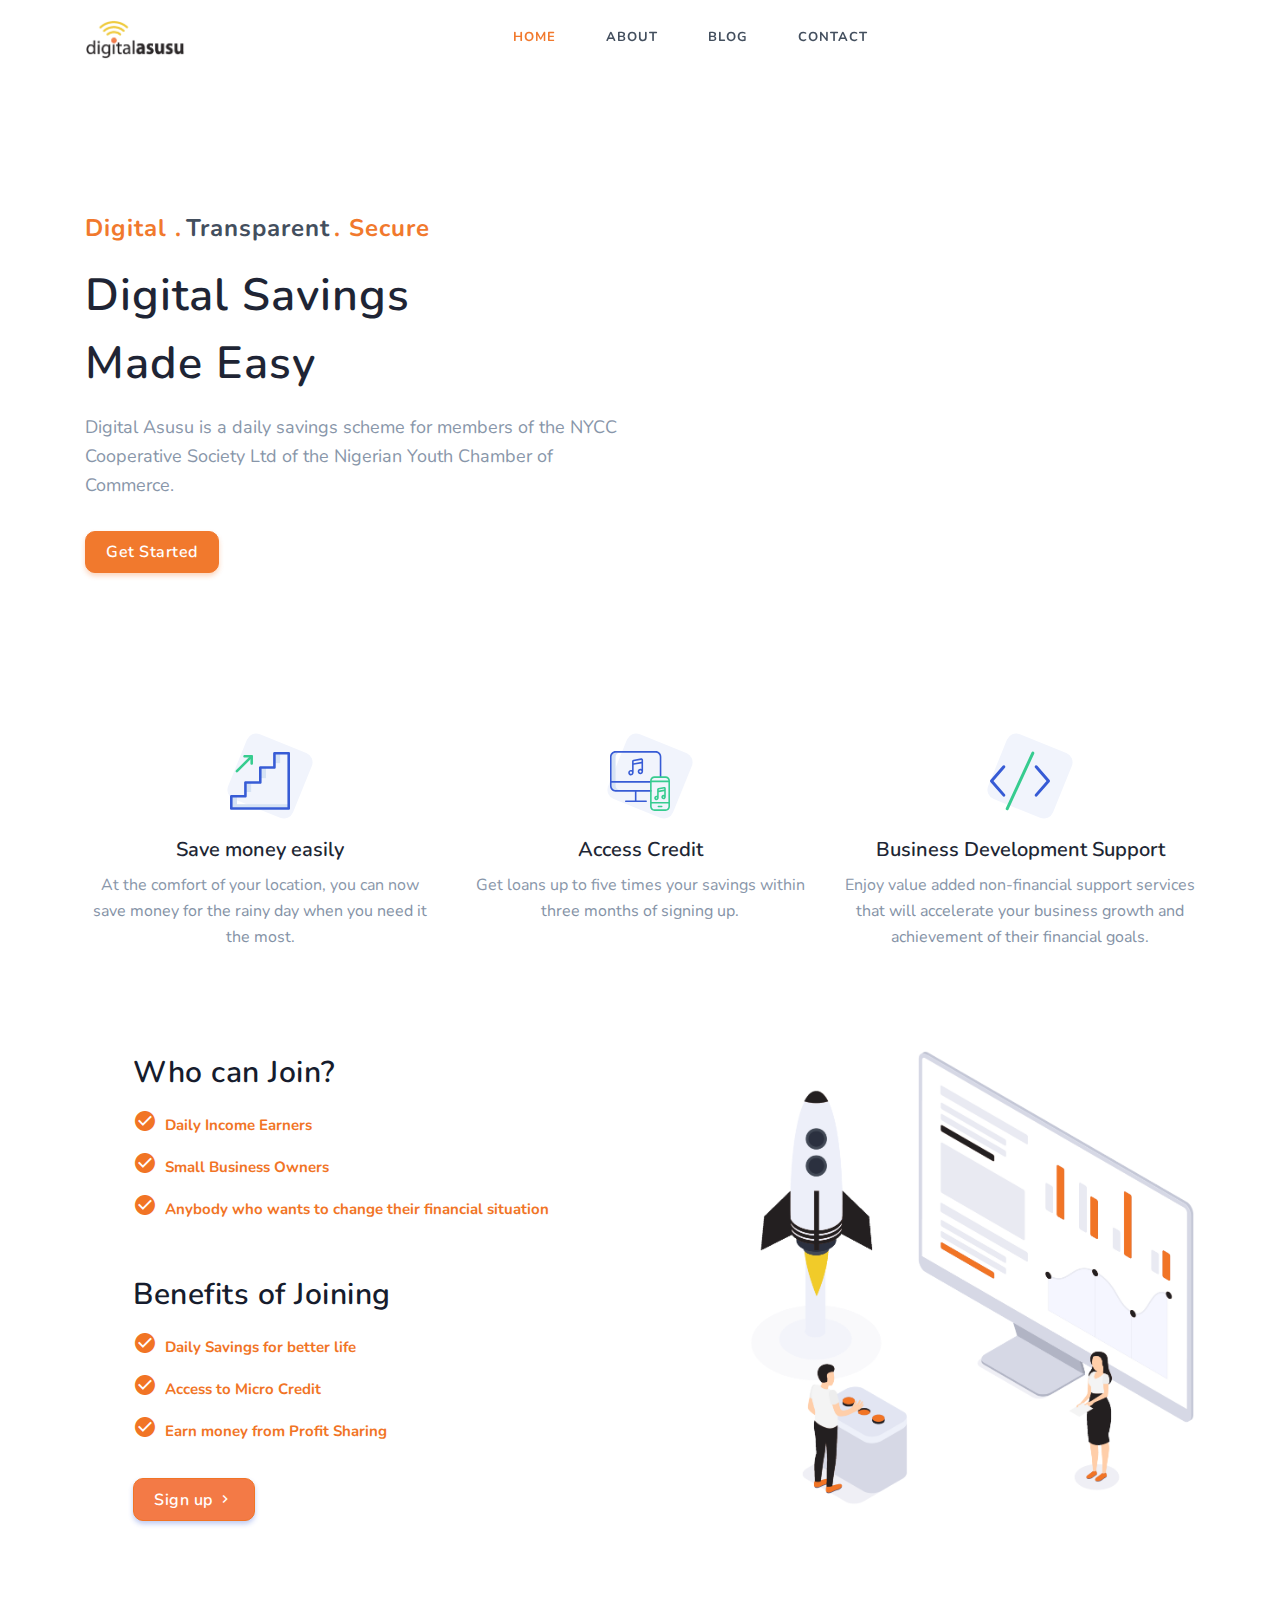
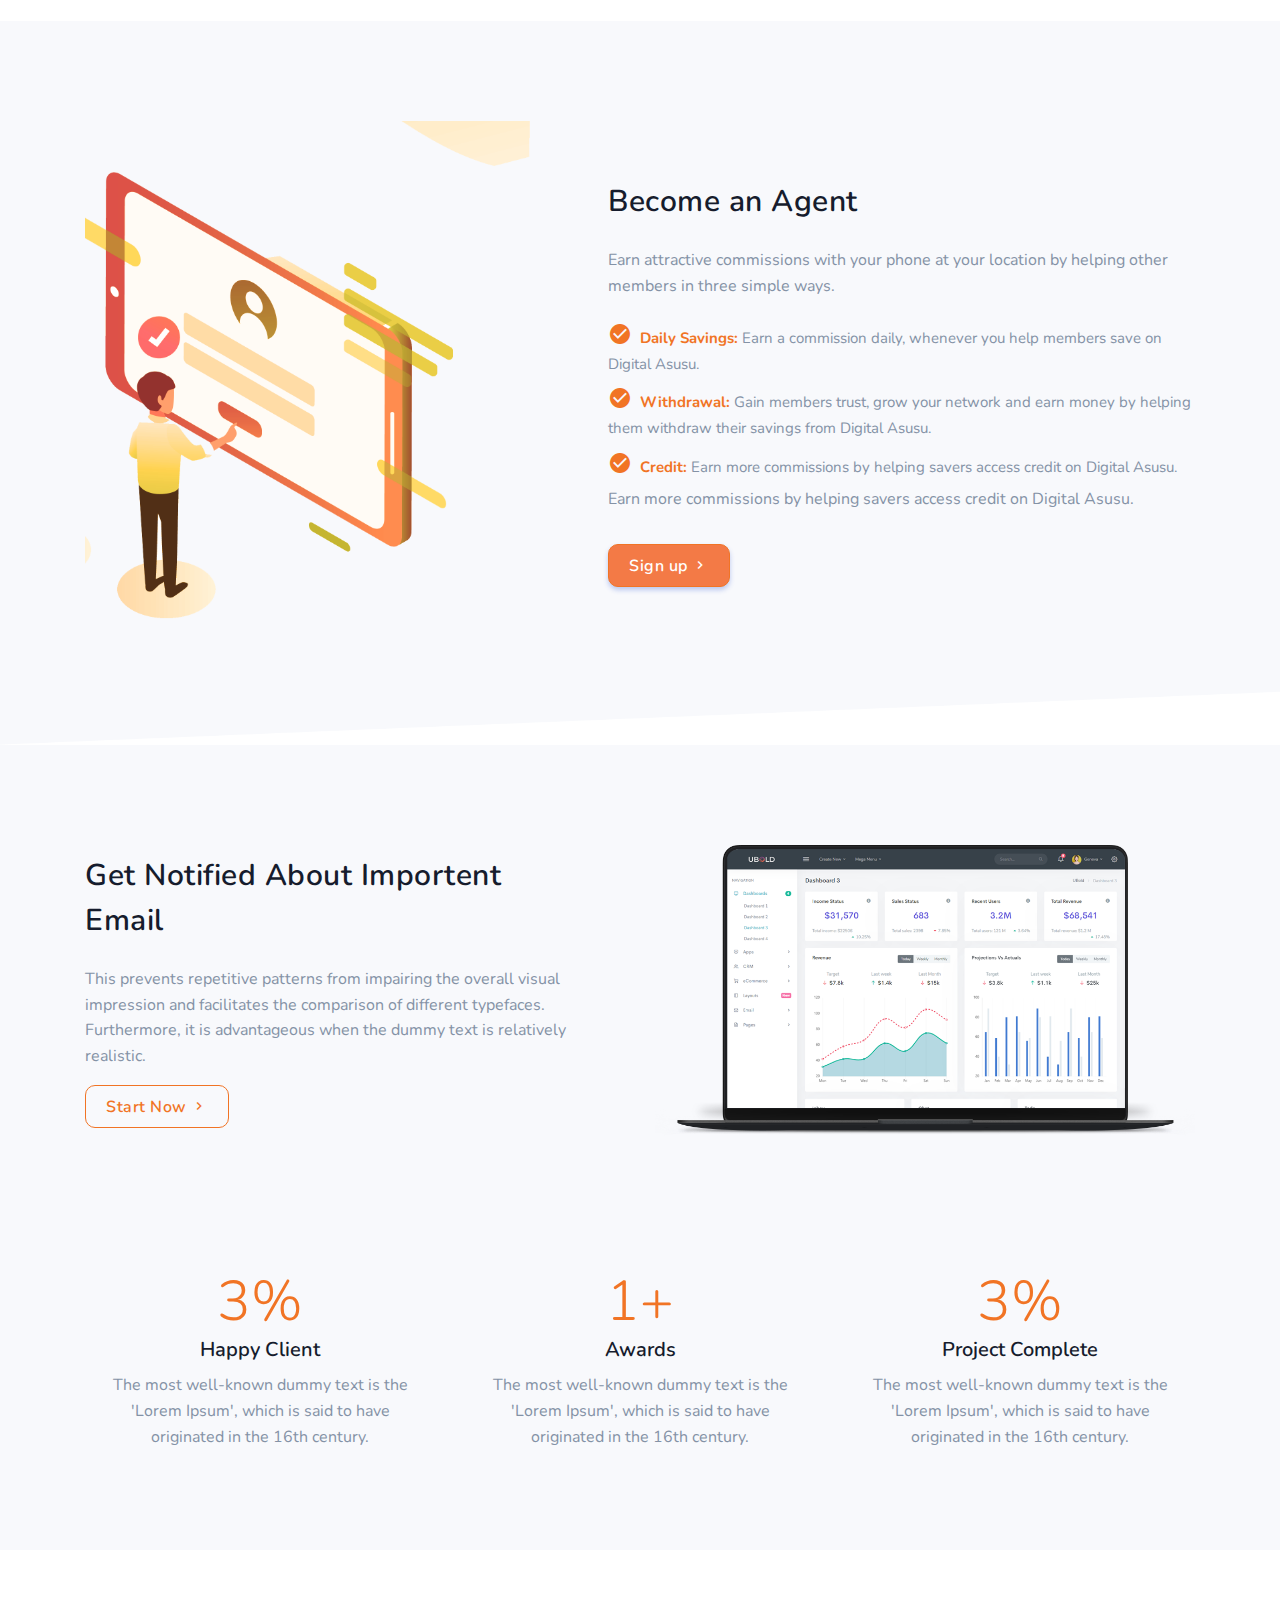
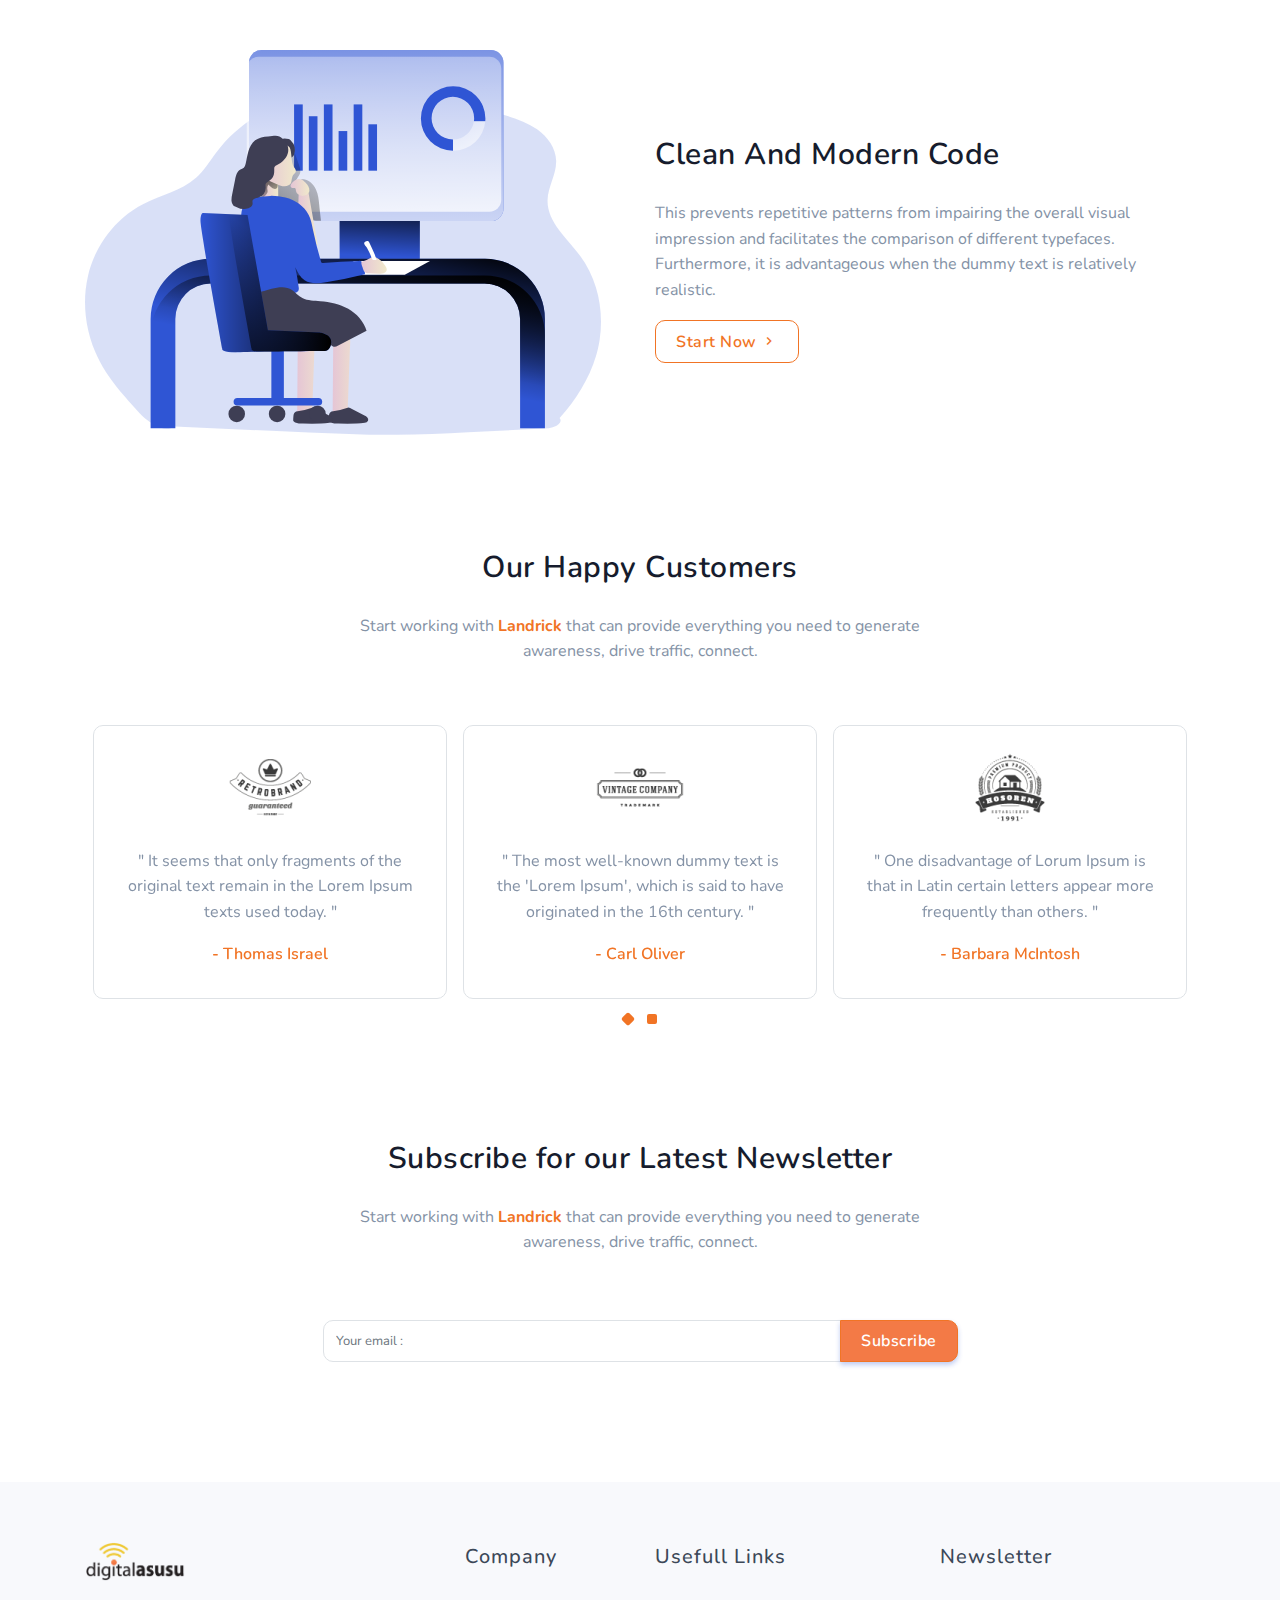
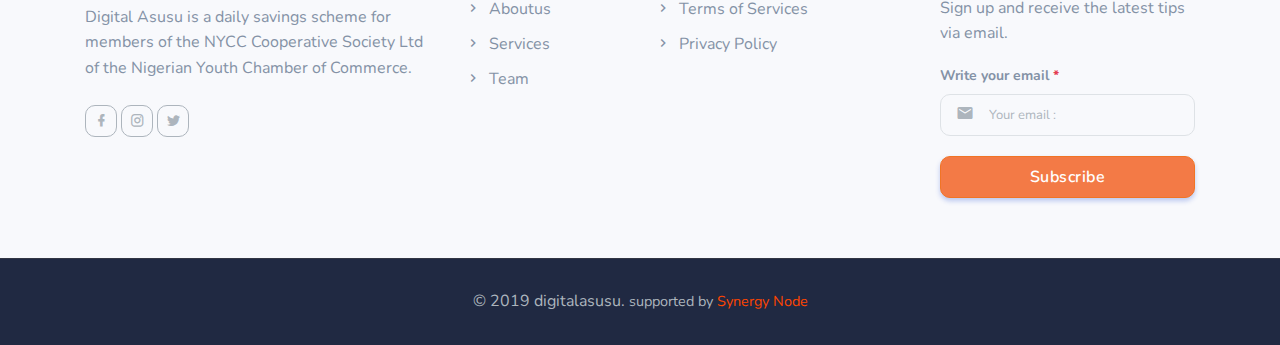
==== index.html @ 684e70b7 "Revert "Merge branch 'master' of https://github.com/harry4ord/Digital-Esusu"" ====
<!DOCTYPE html>
<html lang="en">


<head>
    <meta charset="utf-8" />
    <title>Digital Asusu - Digital Saving Made Easy</title>
    <meta name="viewport" content="width=device-width, initial-scale=1.0">
    <meta name="a daily savings scheme" content="Digital Saving Made Easy" />
    <meta name="Digital Saving Made Easy" content="Digital Saving Made Easy" />

    <!-- favicon -->
    <link rel="shortcut icon" href="images/logo/Digital%20Asusu-.png">
    <!-- Bootstrap -->
    <link href="css/bootstrap.min.css" rel="stylesheet" type="text/css" />
    <!-- Icons -->
    <link href="css/materialdesignicons.min.css" rel="stylesheet" type="text/css" />
    <!-- Magnific -->
    <link href="css/magnific-popup.css" rel="stylesheet" type="text/css" />
    <!-- Slider -->
    <link rel="stylesheet" href="css/owl.carousel.min.css" />
    <link rel="stylesheet" href="css/owl.theme.default.min.css" />
    <!-- Main css -->
    <link href="css/style.css" rel="stylesheet" type="text/css" />
    <link href="css/main.css" rel="stylesheet" type="text/css" />

</head>

<body>
    <!-- Loader -->
    <div id="preloader">
        <div id="status">
            <div class="spinner">
                <div class="double-bounce1"></div>
                <div class="double-bounce2"></div>
            </div>
        </div>
    </div>
    <!-- Loader -->

    <!-- Navbar STart -->
    <header id="topnav" class="defaultscroll sticky">
            <div class="container">
                <!-- Logo container-->
                <div>
<!--                    <a class="logo" href="index.html">Digital Esusu<span class="text-primary">.</span></a>-->
                    <a class="logo" href="index.html">
                        <img src="images/logo/DigitalAsusu-logo.png" alt="" class="nav-logo">
                    </a>
                </div>                 
                <!--end login button-->
                <!-- End Logo container-->
                <div class="menu-extras">
                    <div class="menu-item">
                        <!-- Mobile menu toggle-->
                        <a class="navbar-toggle">
                            <div class="lines">
                                <span></span>
                                <span></span>
                                <span></span>
                            </div>
                        </a>
                        <!-- End mobile menu toggle-->
                    </div>
                </div>
        
                <div id="navigation">
                    <!-- Navigation Menu-->   
                    <ul class="navigation-menu">
                        <li><a href="index.html">Home</a></li>
                        <li >
                            <a href="page_aboutus.html">ABOUT</a>
                        </li>
                                 
                        <li >
                            <a href="page_blog.html">BLOG</a>
                        </li>
                        <li>
                            <a href="page_contact_one.html">CONTACT</a>
                        </li>
                    </ul><!--end navigation menu-->
                </div><!--end navigation-->
            </div><!--end container-->
        </header><!--end header-->
    <!--end header-->
    <!-- Navbar End -->

    <!-- Hero Start -->
    <section class="bg-half-170" id="home">
        <div class="home-center">
            <div class="home-desc-center">
                <div class="container">
                    <div class="row align-items-center">
                        <div class="col-lg-6 col-md-6">
                            <div class="title-heading mt-4">
                                <span class="logo text-warning">Digital .</span>
                                <span class="logo text-dark">Transparent</span>
                                <span class="logo text-warning">. Secure</span>


                                <h1 class="heading mb-3">Digital Savings <br>Made Easy</h1>
                                <p class="para-desc text-muted">Digital Asusu is a daily savings scheme for members of the NYCC Cooperative Society Ltd of the Nigerian Youth Chamber of Commerce.</p>
                                <div class="watch-video mt-4 pt-2">
                                    <a href="page_aboutus.html" class="btn btn-warning mb-2 mr-2">Get Started</a>

                                </div>
                            </div>
                        </div>
                        <!--end col-->

                        <div class="col-lg-6 col-md-6 mt-4 pt-2 mt-sm-0 pt-sm-0">
                            <img src="./saving.png" alt="" class="img-fit">
                        </div>
                        <!--end col-->
                    </div>
                    <!--end row-->
                </div>
                <!--end container-->
            </div>
            <!--end home desc center-->
        </div>
        <!--end home center-->
    </section>
    <!--end section-->
    <!-- Hero End -->

    <!-- Feature Start -->
    <section class="section pt-0">
        <div class="container">
            <div class="row">
                <div class="col-md-4 col-12">
                    <div class="features text-center">
                        <div class="image position-relative d-inline-block">
                            <img src="images/icon/stairs.svg" alt="">
                        </div>

                        <div class="content mt-4">
                            <h4 class="title-2">Save money easily</h4>
                            <p class="text-muted mb-0">At the comfort of your location, you can now save money for the rainy day when you need it the most.</p>
                        </div>
                    </div>
                </div>
                <!--end col-->

                <div class="col-md-4 col-12 mt-5 mt-sm-0">
                    <div class="features text-center">
                        <div class="image position-relative d-inline-block">
                            <img src="images/icon/device.svg" alt="">
                        </div>

                        <div class="content mt-4">
                            <h4 class="title-2">Access Credit </h4>
                            <p class="text-muted mb-0">Get loans up to five times your savings within three months of signing up. </p>
                        </div>
                    </div>
                </div>
                <!--end col-->

                <div class="col-md-4 col-12 mt-5 mt-sm-0">
                    <div class="features text-center">
                        <div class="image position-relative d-inline-block">
                            <img src="images/icon/code.svg" alt="">
                        </div>

                        <div class="content mt-4">
                            <h4 class="title-2">Business Development Support</h4>
                            <p class="text-muted mb-0">Enjoy value added non-financial support services that will accelerate your business growth and achievement of their financial goals.</p>
                        </div>
                    </div>
                </div>
                <!--end col-->
            </div>
            <!--end row-->
        </div>
        <!--end container-->
    </section>
    <!--end section-->
    <!-- Feature End -->

    <!-- Feature Start -->
    <section class="section pt-0">
        <div class="container">

            <div class="row">
                <div class="col-lg-7 col-md-6 mt-4 mt-sm-0 pt-2 pt-sm-0">
                    <div class="section-title ml-lg-5">
                        <h4 class="title mb-2">Who can Join? </h4>
                        <ul class="list-unstyled feature-list text-muted mb-5">
                            <li class=""><i class="mdi mdi-checkbox-marked-circle text-warning h4 mr-2"></i><span class="text-primary font-weight-bold">Daily Income Earners </span> </li>
                            <li class=""><i class="mdi mdi-checkbox-marked-circle text-warning h4 mr-2"></i><span class="text-primary font-weight-bold">Small Business Owners </span> </li>
                            <li class=""><i class="mdi mdi-checkbox-marked-circle text-warning h4 mr-2"></i><span class="text-primary font-weight-bold">Anybody who wants to change their financial situation </span> </li>
                            
                        </ul>
                        
                         <h4 class="title mb-2">Benefits of Joining </h4>
                        <ul class="list-unstyled feature-list text-muted">
                            <li class=""><i class="mdi mdi-checkbox-marked-circle text-warning h4 mr-2"></i><span class="text-primary font-weight-bold">Daily Savings for better life </span> </li>
                            <li class=""><i class="mdi mdi-checkbox-marked-circle text-warning h4 mr-2"></i><span class="text-primary font-weight-bold">Access to Micro Credit </span> </li>
                            <li class=""><i class="mdi mdi-checkbox-marked-circle text-warning h4 mr-2"></i><span class="text-primary font-weight-bold">Earn money from Profit Sharing </span> </li>
                            
                        </ul>
                        
                        <a href="#" class="btn btn-primary mt-3">Sign up <i class="mdi mdi-chevron-right"></i></a>
                        
                    </div>

                    <!--end col-->
                </div>
                <div class="col-lg-5 col-md-6">
                    <img src="./images/Startup_SVG.png" class="img-fluid" alt="">
                </div>
            </div>
        </div>
        <!--end container-->
    </section>
    <!--end section-->
    <!-- Feature End -->

    <!-- How It Work Start -->
    <section class="section bg-light">
        <div class="container">
            <div class="row align-items-center">
                <div class="col-lg-5 col-md-6">
                    <img src="./images/Agent-Reg.png" class="img-fluid" alt="">
                </div>
                <!--end col-->

                <div class="col-lg-7 col-md-6 mt-4 mt-sm-0 pt-2 pt-sm-0">
                    <div class="section-title ml-lg-5">
                        <h4 class="title mb-4">Become an Agent </h4>
                        <p class="text-muted">Earn attractive commissions with your phone at your location by helping other members in three simple ways.</p>
                        <ul class="list-unstyled feature-list text-muted">
                            <li><i class="mdi mdi-checkbox-marked-circle text-warning h4 mr-2"></i><span class="text-primary font-weight-bold">Daily Savings: </span> Earn a commission daily, whenever you help members save on Digital Asusu.</li>
                            <li><i class="mdi mdi-checkbox-marked-circle text-warning h4 mr-2"></i><span class="text-primary font-weight-bold">Withdrawal: </span> Gain members trust, grow your network and earn money by helping them withdraw their savings from Digital Asusu.</li>
                            <li><i class="mdi mdi-checkbox-marked-circle text-warning h4 mr-2"></i><span class="text-primary font-weight-bold">Credit: </span> Earn more commissions by helping savers access credit on Digital Asusu. </li>
                            <p> Earn more commissions by helping savers access credit on Digital Asusu. </p>
                        </ul>
                        <a href=" " class="btn btn-primary mt-3">Sign up <i class="mdi mdi-chevron-right"></i></a>
                    </div>
                </div>
                <!--end col-->
            </div>
            <!--end row-->
        </div>
        <!--end container-->



        <div class="container-fluid">
            <div class="row">
                <div class="home-shape-bottom">
                    <img src="images/shapes/shape-white.png" alt="" class="img-fluid mx-auto d-block">
                </div>
            </div>
            <!--end row-->
        </div>
        <!--end container fluid-->
    </section>
    <!--end section-->
    <!-- How It Work End -->


    <!-- counter Start -->
    <section class="section bg-light">
        <div class="container">
            <div class="row align-items-center">
                <div class="col-md-6 order-2 order-md-1 mt-4 mt-sm-0 pt-2 pt-sm-0">
                    <div class="section-title mr-lg-5">
                        <h4 class="title mb-4">Get Notified About Importent Email</h4>
                        <p class="text-muted">This prevents repetitive patterns from impairing the overall visual impression and facilitates the comparison of different typefaces. Furthermore, it is advantageous when the dummy text is relatively realistic.</p>
                        <a href="javascript:void(0)" class="btn btn-outline-primary">Start Now <i class="mdi mdi-chevron-right"></i></a>
                    </div>
                </div>
                <!--end col-->

                <div class="col-md-6 order-1 order-md-2">
                    <img src="images/laptop.png" class="img-fluid" alt="">
                </div>
                <!--end col-->
            </div>
            <!--end row-->
        </div>
        <!--end container-->

        <div class="container mt-100 mt-60">
            <div class="row justify-content-center" id="counter">
                <div class="col-md-4 mt-4 pt-2">
                    <div class="counter-box text-center px-lg-4">
                        <h2 class="mb-0 text-primary display-4"><span class="counter-value" data-count="97">3</span>%</h2>
                        <h5 class="counter-head">Happy Client</h5>
                        <p class="text-muted mb-0">The most well-known dummy text is the 'Lorem Ipsum', which is said to have originated in the 16th century.</p>
                    </div>
                    <!--end counter box-->
                </div>
                <!--end col-->

                <div class="col-md-4 mt-4 pt-2">
                    <div class="counter-box text-center px-lg-4">
                        <h2 class="mb-0 text-primary display-4"><span class="counter-value" data-count="15">1</span>+</h2>
                        <h5 class="counter-head">Awards</h5>
                        <p class="text-muted mb-0">The most well-known dummy text is the 'Lorem Ipsum', which is said to have originated in the 16th century.</p>
                    </div>
                    <!--end counter box-->
                </div>
                <!--end col-->

                <div class="col-md-4 mt-4 pt-2">
                    <div class="counter-box text-center px-lg-4">
                        <h2 class="mb-0 text-primary display-4"><span class="counter-value" data-count="98">3</span>%</h2>
                        <h5 class="counter-head">Project Complete</h5>
                        <p class="text-muted mb-0">The most well-known dummy text is the 'Lorem Ipsum', which is said to have originated in the 16th century.</p>
                    </div>
                    <!--end counter box-->
                </div>
                <!--end col-->
            </div>
            <!--end row-->
        </div>
        <!--end container-->
    </section>
    <!--end section-->
    <!-- counter End -->

    <!-- Testimonial Start -->
    <section class="section">
        <div class="container">
            <div class="row align-items-center">
                <div class="col-md-6">
                    <img src="images/illustrator/analyze_report_4.svg" class="mr-md-4" alt="">
                </div>
                <!--end col-->

                <div class="col-md-6 mt-4 mt-sm-0 pt-2 pt-sm-0">
                    <div class="section-title mr-lg-5">
                        <h4 class="title mb-4">Clean And Modern Code</h4>
                        <p class="text-muted">This prevents repetitive patterns from impairing the overall visual impression and facilitates the comparison of different typefaces. Furthermore, it is advantageous when the dummy text is relatively realistic.</p>
                        <a href="javascript:void(0)" class="btn btn-outline-primary">Start Now <i class="mdi mdi-chevron-right"></i></a>
                    </div>
                </div>
                <!--end col-->
            </div>
            <!--end row-->
        </div>
        <!--end container-->

        <div class="container mt-100 mt-60">
            <div class="row justify-content-center">
                <div class="col-12 text-center">
                    <div class="section-title mb-60">
                        <h4 class="title mb-4">Our Happy Customers</h4>
                        <p class="text-muted para-desc mx-auto mb-0">Start working with <span class="text-primary font-weight-bold">Landrick</span> that can provide everything you need to generate awareness, drive traffic, connect.</p>
                    </div>
                </div>
                <!--end col-->
            </div>
            <!--end row-->

            <div class="row">
                <div class="col-12">
                    <div id="customer-testi" class="owl-carousel owl-theme">
                        <div class="customer-testi mr-2 ml-2 text-center p-4 rounded border">
                            <img src="images/client/1.png" class="mx-auto" alt="">
                            <p class="text-muted mt-4">" It seems that only fragments of the original text remain in the Lorem Ipsum texts used today. "</p>
                            <h6 class="text-primary">- Thomas Israel</h6>
                        </div>

                        <div class="customer-testi mr-2 ml-2 text-center p-4 rounded border">
                            <img src="images/client/2.png" class="mx-auto" alt="">
                            <p class="text-muted mt-4">" The most well-known dummy text is the 'Lorem Ipsum', which is said to have originated in the 16th century. "</p>
                            <h6 class="text-primary">- Carl Oliver</h6>
                        </div>

                        <div class="customer-testi mr-2 ml-2 text-center p-4 rounded border">
                            <img src="images/client/3.png" class="mx-auto" alt="">
                            <p class="text-muted mt-4">" One disadvantage of Lorum Ipsum is that in Latin certain letters appear more frequently than others. "</p>
                            <h6 class="text-primary">- Barbara McIntosh</h6>
                        </div>

                        <div class="customer-testi mr-2 ml-2 text-center p-4 rounded border">
                            <img src="images/client/4.png" class="mx-auto" alt="">
                            <p class="text-muted mt-4">" Thus, Lorem Ipsum has only limited suitability as a visual filler for German texts. "</p>
                            <h6 class="text-primary">- Jill Webb</h6>
                        </div>

                        <div class="customer-testi mr-2 ml-2 text-center p-4 rounded border">
                            <img src="images/client/5.png" class="mx-auto" alt="">
                            <p class="text-muted mt-4">" There is now an abundance of readable dummy texts. These are usually used when a text is required. "</p>
                            <h6 class="text-primary">- Dean Tolle</h6>
                        </div>

                        <div class="customer-testi mr-2 ml-2 text-center p-4 rounded border">
                            <img src="images/client/6.png" class="mx-auto" alt="">
                            <p class="text-muted mt-4">" According to most sources, Lorum Ipsum can be traced back to a text composed by Cicero. "</p>
                            <h6 class="text-primary">- Christa Smith</h6>
                        </div>
                    </div>
                </div>
                <!--end col-->
            </div>
            <!--end row-->
        </div>
        <!--end container-->

        <div class="container mt-100 mt-60">
            <div class="row justify-content-center">
                <div class="col-12 text-center">
                    <div class="section-title mb-4 pb-2">
                        <h4 class="title mb-4">Subscribe for our Latest Newsletter</h4>
                        <p class="text-muted para-desc mx-auto mb-0">Start working with <span class="text-primary font-weight-bold">Landrick</span> that can provide everything you need to generate awareness, drive traffic, connect.</p>
                    </div>
                </div>
                <!--end col-->
            </div>
            <!--end row-->

            <div class="row justify-content-center mt-4 pt-2">
                <div class="col-lg-7 col-md-10">
                    <form>
                        <div class="form-group">
                            <div class="input-group mb-3">
                                <input name="email" id="email" type="email" class="form-control" placeholder="Your email :" required="" aria-describedby="newssubscribebtn">
                                <div class="input-group-append">
                                    <button class="btn btn-primary submitBnt" type="submit" id="newssubscribebtn">Subscribe</button>
                                </div>
                            </div>
                        </div>
                    </form>
                    <!--end form-->
                </div>
                <!--end col-->
            </div>
            <!--end row-->
        </div>
        <!--end container-->
    </section>
    <!--end section-->
    <!-- Testimonial End -->

    <!-- Footer Start -->
    <footer class="footer bg-light">
        <div class="container">
            <div class="row">
                <div class="col-lg-4 col-12 mb-0 mb-md-4 pb-0 pb-md-2">
                    <img src="images/logo/DigitalAsusu-logo.png" alt="" class="nav-logo">
                    <p class="mt-4 text-muted">Digital Asusu is a daily savings scheme for members of the NYCC Cooperative Society Ltd of the Nigerian Youth Chamber of Commerce.</p>
                    <ul class="list-unstyled social-icon social mb-0 mt-4">
                        <li class="list-inline-item"><a href="javascript:void(0)" class="rounded"><i class="mdi mdi-facebook" title="Facebook"></i></a></li>
                        <li class="list-inline-item"><a href="javascript:void(0)" class="rounded"><i class="mdi mdi-instagram" title="Instagram"></i></a></li>
                        <li class="list-inline-item"><a href="javascript:void(0)" class="rounded"><i class="mdi mdi-twitter" title="Twitter"></i></a></li>
                    </ul>
                    <!--end icon-->
                </div>
                <!--end col-->

                <div class="col-lg-2 col-md-4 col-12 mt-4 mt-sm-0 pt-2 pt-sm-0">
                    <h4 class="text-dark footer-head">Company</h4>
                    <ul class="list-unstyled footer-list mt-4">
                        <li><a href="#" class="text-muted"><i class="mdi mdi-chevron-right mr-1"></i> Aboutus</a></li>
                        <li><a href="#" class="text-muted"><i class="mdi mdi-chevron-right mr-1"></i> Services</a></li>
                        <li><a href="#" class="text-muted"><i class="mdi mdi-chevron-right mr-1"></i> Team</a></li>

                    </ul>
                </div>
                <!--end col-->

                <div class="col-lg-3 col-md-4 col-12 mt-4 mt-sm-0 pt-2 pt-sm-0">
                    <h4 class="text-dark footer-head">Usefull Links</h4>
                    <ul class="list-unstyled footer-list mt-4">
                        <li><a href="#" class="text-muted"><i class="mdi mdi-chevron-right mr-1"></i> Terms of Services</a></li>
                        <li><a href="#" class="text-muted"><i class="mdi mdi-chevron-right mr-1"></i> Privacy Policy</a></li>
                    </ul>
                </div>
                <!--end col-->

                <div class="col-lg-3 col-md-4 col-12 mt-4 mt-sm-0 pt-2 pt-sm-0">
                    <h4 class="text-dark footer-head">Newsletter</h4>
                    <p class="mt-4 text-muted">Sign up and receive the latest tips via email.</p>
                    <form>
                        <div class="row">
                            <div class="col-lg-12">
                                <div class="foot-subscribe form-group position-relative">
                                    <label class="text-muted">Write your email <span class="text-danger">*</span></label>
                                    <i class="mdi mdi-email ml-3 icons"></i>
                                    <input type="email" name="email" id="emailsubscribe" class="form-control bg-light border pl-5 rounded" placeholder="Your email : " required>
                                </div>
                            </div>
                            <!--end col-->
                            <div class="col-lg-12">
                                <input type="submit" id="submitsubscribe" name="send" class="btn btn-primary w-100" value="Subscribe">
                            </div>
                            <!--end col-->
                        </div>
                        <!--end row-->
                    </form>
                </div>
                <!--end col-->
            </div>
            <!--end row-->
        </div>
        <!--end container-->
    </footer>
    <!--end footer-->
    <hr>
    <footer class="footer footer-bar">
        <div class="container text-center">
            <div class="row align-items-center">
                <div class="col-sm-12">
                    <div class="text-sm-left">
                        <p class="mb-0 text-center">© 2019 digitalasusu. <small>supported by <a style="color: orangered" href="http://synergynode.com">Synergy Node</a></small> </p>
                    </div>
                </div>


            </div>
        </div>
        <!--end container-->
    </footer>
    <!--end footer-->
    <!-- Footer End -->

    <!-- Back to top -->
    <a href="#" class="back-to-top rounded text-center" id="back-to-top">
        <i class="mdi mdi-chevron-up d-block"> </i>
    </a>
    <!-- Back to top -->

    <!-- javascript -->
    <script src="js/jquery.min.js"></script>
    <script src="js/bootstrap.bundle.min.js"></script>
    <script src="js/jquery.easing.min.js"></script>
    <script src="js/scrollspy.min.js"></script>
    <!-- Magnific Popup -->
    <script src="js/jquery.magnific-popup.min.js"></script>
    <script src="js/magnific.init.js"></script>
    <!-- SLIDER -->
    <script src="js/owl.carousel.min.js"></script>
    <script src="js/owl.init.js"></script>
    <!-- Counter -->
<!--    <script src="js/counter.init.js"></script>-->
    <!-- Main Js -->
    <script src="js/app.js"></script>
</body>

<!-- Mirrored from www.shreethemes.in/landrick/layouts/index_services.html by HTTrack Website Copier/3.x [XR&CO'2014], Wed, 30 Oct 2019 15:48:18 GMT -->

</html>
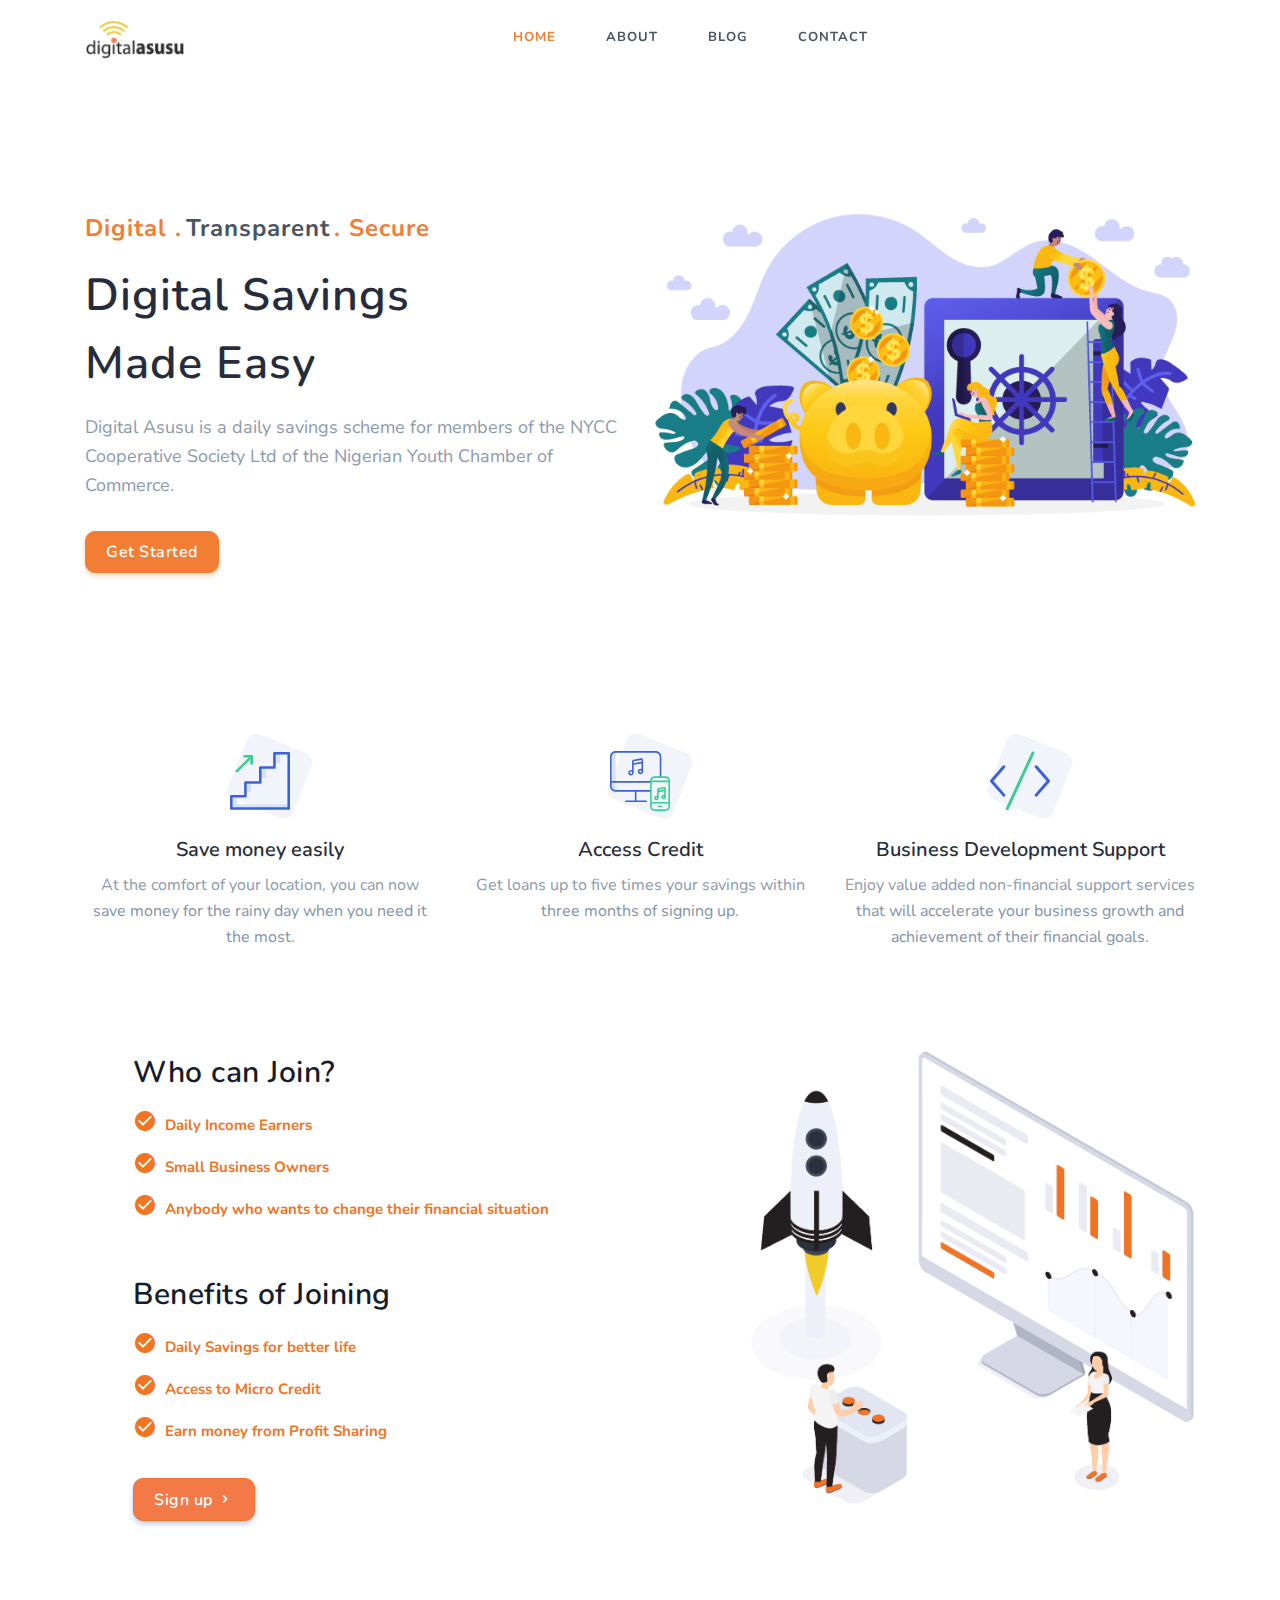
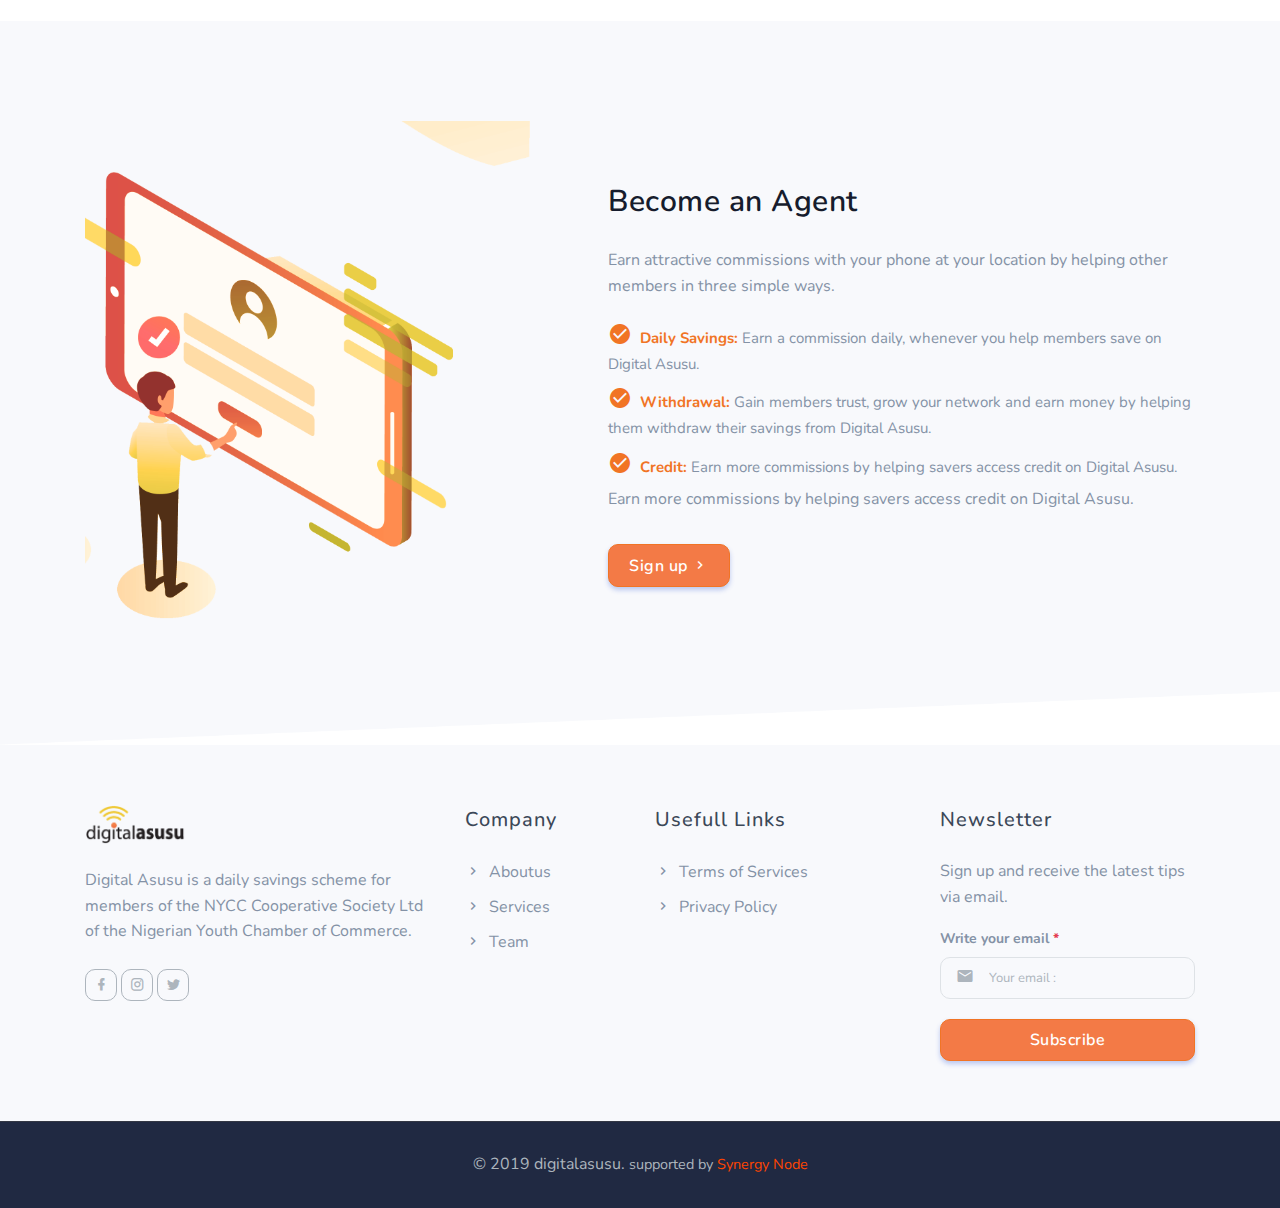
==== commit 4f03205e: "reset done" ====
--- a/index.html
+++ b/index.html
@@ -40,48 +40,51 @@
 
     <!-- Navbar STart -->
     <header id="topnav" class="defaultscroll sticky">
-            <div class="container">
-                <!-- Logo container-->
-                <div>
-<!--                    <a class="logo" href="index.html">Digital Esusu<span class="text-primary">.</span></a>-->
-                    <a class="logo" href="index.html">
-                        <img src="images/logo/DigitalAsusu-logo.png" alt="" class="nav-logo">
+        <div class="container">
+            <!-- Logo container-->
+            <div>
+                <!--                    <a class="logo" href="index.html">Digital Esusu<span class="text-primary">.</span></a>-->
+                <a class="logo" href="index.html">
+                    <img src="images/logo/DigitalAsusu-logo.png" alt="" class="nav-logo">
+                </a>
+            </div>
+            <!--end login button-->
+            <!-- End Logo container-->
+            <div class="menu-extras">
+                <div class="menu-item">
+                    <!-- Mobile menu toggle-->
+                    <a class="navbar-toggle">
+                        <div class="lines">
+                            <span></span>
+                            <span></span>
+                            <span></span>
+                        </div>
                     </a>
-                </div>                 
-                <!--end login button-->
-                <!-- End Logo container-->
-                <div class="menu-extras">
-                    <div class="menu-item">
-                        <!-- Mobile menu toggle-->
-                        <a class="navbar-toggle">
-                            <div class="lines">
-                                <span></span>
-                                <span></span>
-                                <span></span>
-                            </div>
-                        </a>
-                        <!-- End mobile menu toggle-->
-                    </div>
-                </div>
-        
-                <div id="navigation">
-                    <!-- Navigation Menu-->   
-                    <ul class="navigation-menu">
-                        <li><a href="index.html">Home</a></li>
-                        <li >
-                            <a href="page_aboutus.html">ABOUT</a>
-                        </li>
-                                 
-                        <li >
-                            <a href="page_blog.html">BLOG</a>
-                        </li>
-                        <li>
-                            <a href="page_contact_one.html">CONTACT</a>
-                        </li>
-                    </ul><!--end navigation menu-->
-                </div><!--end navigation-->
-            </div><!--end container-->
-        </header><!--end header-->
+                    <!-- End mobile menu toggle-->
+                </div>
+            </div>
+
+            <div id="navigation">
+                <!-- Navigation Menu-->
+                <ul class="navigation-menu">
+                    <li><a href="index.html">Home</a></li>
+                    <li>
+                        <a href="page_aboutus.html">ABOUT</a>
+                    </li>
+
+                    <li>
+                        <a href="page_blog.html">BLOG</a>
+                    </li>
+                    <li>
+                        <a href="page_contact_one.html">CONTACT</a>
+                    </li>
+                </ul>
+                <!--end navigation menu-->
+            </div>
+            <!--end navigation-->
+        </div>
+        <!--end container-->
+    </header>
     <!--end header-->
     <!-- Navbar End -->
 
@@ -109,7 +112,7 @@
                         <!--end col-->
 
                         <div class="col-lg-6 col-md-6 mt-4 pt-2 mt-sm-0 pt-sm-0">
-                            <img src="./saving.png" alt="" class="img-fit">
+                            <img src="./images/saving.png" alt="" class="img-fit">
                         </div>
                         <!--end col-->
                     </div>
@@ -260,180 +263,7 @@
     <!-- How It Work End -->
 
 
-    <!-- counter Start -->
-    <section class="section bg-light">
-        <div class="container">
-            <div class="row align-items-center">
-                <div class="col-md-6 order-2 order-md-1 mt-4 mt-sm-0 pt-2 pt-sm-0">
-                    <div class="section-title mr-lg-5">
-                        <h4 class="title mb-4">Get Notified About Importent Email</h4>
-                        <p class="text-muted">This prevents repetitive patterns from impairing the overall visual impression and facilitates the comparison of different typefaces. Furthermore, it is advantageous when the dummy text is relatively realistic.</p>
-                        <a href="javascript:void(0)" class="btn btn-outline-primary">Start Now <i class="mdi mdi-chevron-right"></i></a>
-                    </div>
-                </div>
-                <!--end col-->
-
-                <div class="col-md-6 order-1 order-md-2">
-                    <img src="images/laptop.png" class="img-fluid" alt="">
-                </div>
-                <!--end col-->
-            </div>
-            <!--end row-->
-        </div>
-        <!--end container-->
-
-        <div class="container mt-100 mt-60">
-            <div class="row justify-content-center" id="counter">
-                <div class="col-md-4 mt-4 pt-2">
-                    <div class="counter-box text-center px-lg-4">
-                        <h2 class="mb-0 text-primary display-4"><span class="counter-value" data-count="97">3</span>%</h2>
-                        <h5 class="counter-head">Happy Client</h5>
-                        <p class="text-muted mb-0">The most well-known dummy text is the 'Lorem Ipsum', which is said to have originated in the 16th century.</p>
-                    </div>
-                    <!--end counter box-->
-                </div>
-                <!--end col-->
-
-                <div class="col-md-4 mt-4 pt-2">
-                    <div class="counter-box text-center px-lg-4">
-                        <h2 class="mb-0 text-primary display-4"><span class="counter-value" data-count="15">1</span>+</h2>
-                        <h5 class="counter-head">Awards</h5>
-                        <p class="text-muted mb-0">The most well-known dummy text is the 'Lorem Ipsum', which is said to have originated in the 16th century.</p>
-                    </div>
-                    <!--end counter box-->
-                </div>
-                <!--end col-->
-
-                <div class="col-md-4 mt-4 pt-2">
-                    <div class="counter-box text-center px-lg-4">
-                        <h2 class="mb-0 text-primary display-4"><span class="counter-value" data-count="98">3</span>%</h2>
-                        <h5 class="counter-head">Project Complete</h5>
-                        <p class="text-muted mb-0">The most well-known dummy text is the 'Lorem Ipsum', which is said to have originated in the 16th century.</p>
-                    </div>
-                    <!--end counter box-->
-                </div>
-                <!--end col-->
-            </div>
-            <!--end row-->
-        </div>
-        <!--end container-->
-    </section>
-    <!--end section-->
-    <!-- counter End -->
-
-    <!-- Testimonial Start -->
-    <section class="section">
-        <div class="container">
-            <div class="row align-items-center">
-                <div class="col-md-6">
-                    <img src="images/illustrator/analyze_report_4.svg" class="mr-md-4" alt="">
-                </div>
-                <!--end col-->
-
-                <div class="col-md-6 mt-4 mt-sm-0 pt-2 pt-sm-0">
-                    <div class="section-title mr-lg-5">
-                        <h4 class="title mb-4">Clean And Modern Code</h4>
-                        <p class="text-muted">This prevents repetitive patterns from impairing the overall visual impression and facilitates the comparison of different typefaces. Furthermore, it is advantageous when the dummy text is relatively realistic.</p>
-                        <a href="javascript:void(0)" class="btn btn-outline-primary">Start Now <i class="mdi mdi-chevron-right"></i></a>
-                    </div>
-                </div>
-                <!--end col-->
-            </div>
-            <!--end row-->
-        </div>
-        <!--end container-->
-
-        <div class="container mt-100 mt-60">
-            <div class="row justify-content-center">
-                <div class="col-12 text-center">
-                    <div class="section-title mb-60">
-                        <h4 class="title mb-4">Our Happy Customers</h4>
-                        <p class="text-muted para-desc mx-auto mb-0">Start working with <span class="text-primary font-weight-bold">Landrick</span> that can provide everything you need to generate awareness, drive traffic, connect.</p>
-                    </div>
-                </div>
-                <!--end col-->
-            </div>
-            <!--end row-->
-
-            <div class="row">
-                <div class="col-12">
-                    <div id="customer-testi" class="owl-carousel owl-theme">
-                        <div class="customer-testi mr-2 ml-2 text-center p-4 rounded border">
-                            <img src="images/client/1.png" class="mx-auto" alt="">
-                            <p class="text-muted mt-4">" It seems that only fragments of the original text remain in the Lorem Ipsum texts used today. "</p>
-                            <h6 class="text-primary">- Thomas Israel</h6>
-                        </div>
-
-                        <div class="customer-testi mr-2 ml-2 text-center p-4 rounded border">
-                            <img src="images/client/2.png" class="mx-auto" alt="">
-                            <p class="text-muted mt-4">" The most well-known dummy text is the 'Lorem Ipsum', which is said to have originated in the 16th century. "</p>
-                            <h6 class="text-primary">- Carl Oliver</h6>
-                        </div>
-
-                        <div class="customer-testi mr-2 ml-2 text-center p-4 rounded border">
-                            <img src="images/client/3.png" class="mx-auto" alt="">
-                            <p class="text-muted mt-4">" One disadvantage of Lorum Ipsum is that in Latin certain letters appear more frequently than others. "</p>
-                            <h6 class="text-primary">- Barbara McIntosh</h6>
-                        </div>
-
-                        <div class="customer-testi mr-2 ml-2 text-center p-4 rounded border">
-                            <img src="images/client/4.png" class="mx-auto" alt="">
-                            <p class="text-muted mt-4">" Thus, Lorem Ipsum has only limited suitability as a visual filler for German texts. "</p>
-                            <h6 class="text-primary">- Jill Webb</h6>
-                        </div>
-
-                        <div class="customer-testi mr-2 ml-2 text-center p-4 rounded border">
-                            <img src="images/client/5.png" class="mx-auto" alt="">
-                            <p class="text-muted mt-4">" There is now an abundance of readable dummy texts. These are usually used when a text is required. "</p>
-                            <h6 class="text-primary">- Dean Tolle</h6>
-                        </div>
-
-                        <div class="customer-testi mr-2 ml-2 text-center p-4 rounded border">
-                            <img src="images/client/6.png" class="mx-auto" alt="">
-                            <p class="text-muted mt-4">" According to most sources, Lorum Ipsum can be traced back to a text composed by Cicero. "</p>
-                            <h6 class="text-primary">- Christa Smith</h6>
-                        </div>
-                    </div>
-                </div>
-                <!--end col-->
-            </div>
-            <!--end row-->
-        </div>
-        <!--end container-->
-
-        <div class="container mt-100 mt-60">
-            <div class="row justify-content-center">
-                <div class="col-12 text-center">
-                    <div class="section-title mb-4 pb-2">
-                        <h4 class="title mb-4">Subscribe for our Latest Newsletter</h4>
-                        <p class="text-muted para-desc mx-auto mb-0">Start working with <span class="text-primary font-weight-bold">Landrick</span> that can provide everything you need to generate awareness, drive traffic, connect.</p>
-                    </div>
-                </div>
-                <!--end col-->
-            </div>
-            <!--end row-->
-
-            <div class="row justify-content-center mt-4 pt-2">
-                <div class="col-lg-7 col-md-10">
-                    <form>
-                        <div class="form-group">
-                            <div class="input-group mb-3">
-                                <input name="email" id="email" type="email" class="form-control" placeholder="Your email :" required="" aria-describedby="newssubscribebtn">
-                                <div class="input-group-append">
-                                    <button class="btn btn-primary submitBnt" type="submit" id="newssubscribebtn">Subscribe</button>
-                                </div>
-                            </div>
-                        </div>
-                    </form>
-                    <!--end form-->
-                </div>
-                <!--end col-->
-            </div>
-            <!--end row-->
-        </div>
-        <!--end container-->
-    </section>
-    <!--end section-->
+    
     <!-- Testimonial End -->
 
     <!-- Footer Start -->
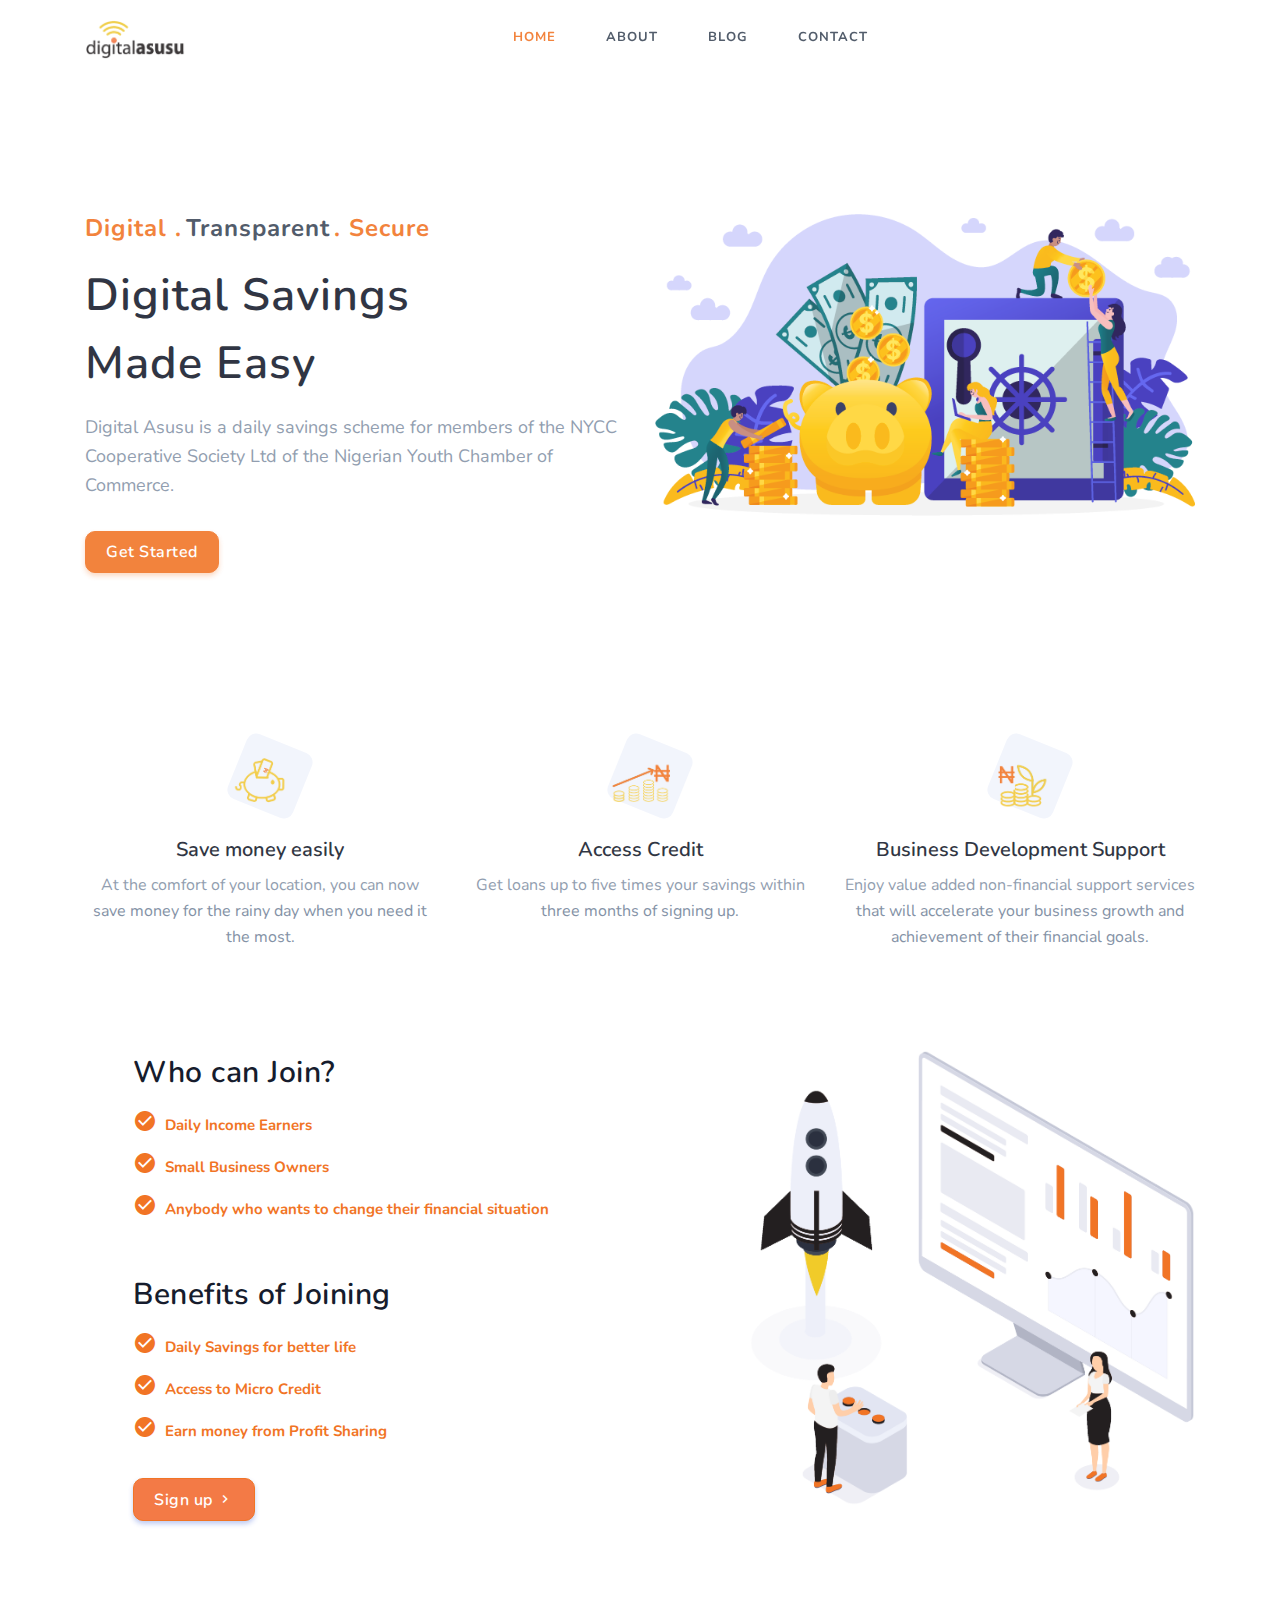
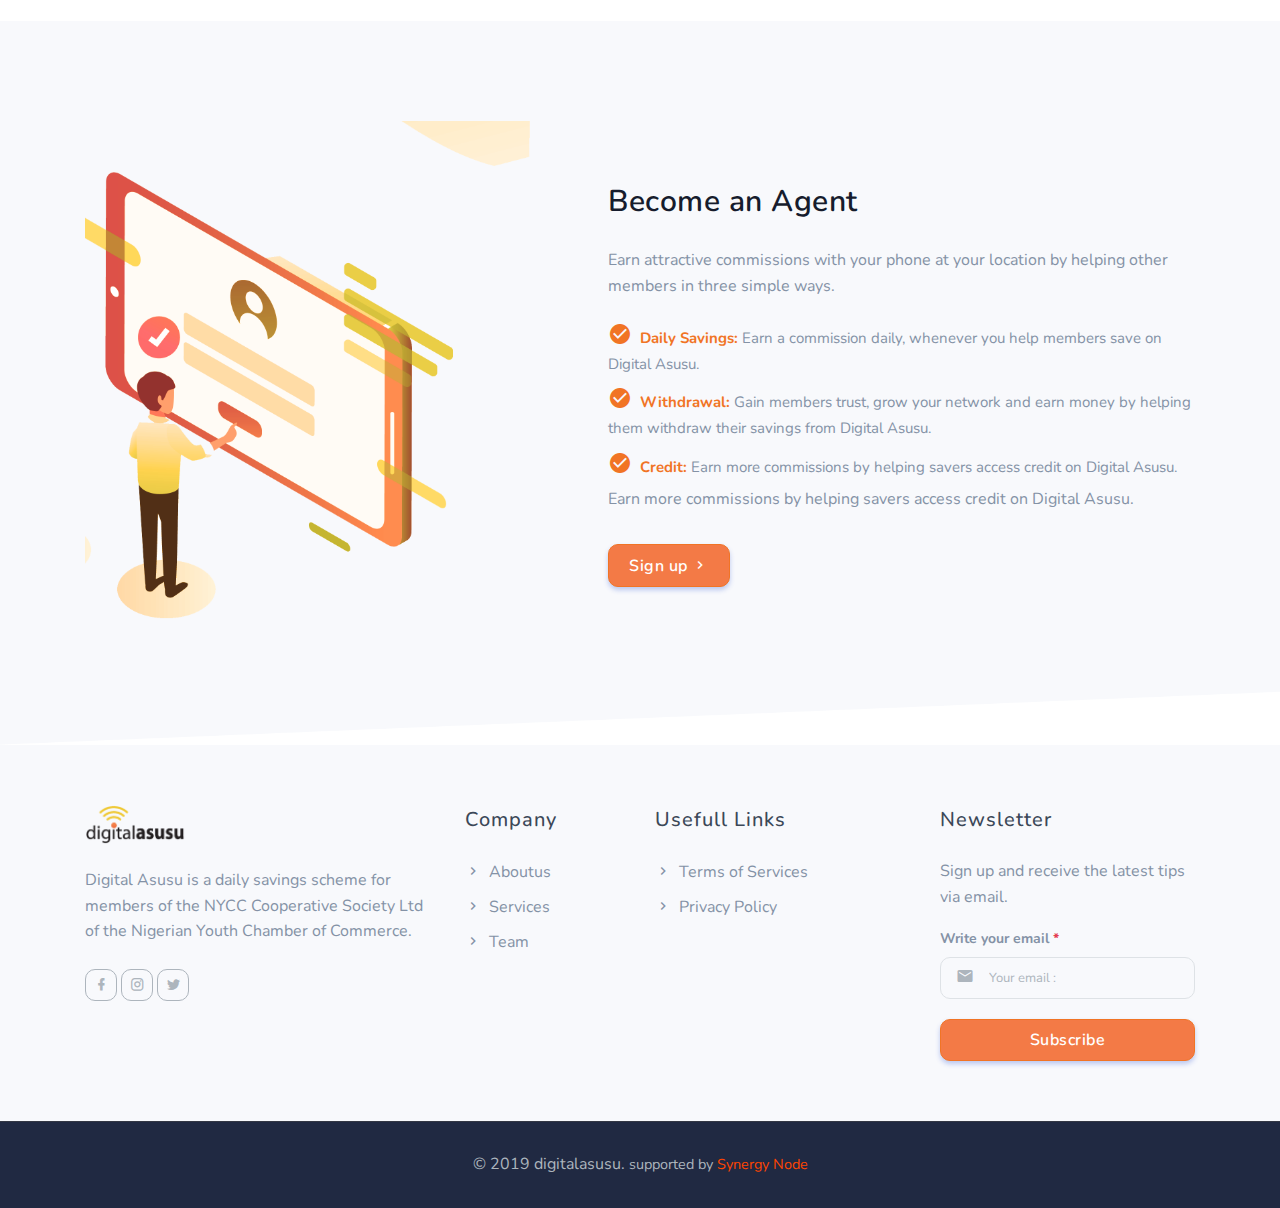
==== commit 92fb9ef3: "icon update" ====
--- a/index.html
+++ b/index.html
@@ -134,7 +134,7 @@
                 <div class="col-md-4 col-12">
                     <div class="features text-center">
                         <div class="image position-relative d-inline-block">
-                            <img src="images/icon/stairs.svg" alt="">
+                            <img src="images/icon/savings%20(1).png" alt="">
                         </div>
 
                         <div class="content mt-4">
@@ -148,7 +148,7 @@
                 <div class="col-md-4 col-12 mt-5 mt-sm-0">
                     <div class="features text-center">
                         <div class="image position-relative d-inline-block">
-                            <img src="images/icon/device.svg" alt="">
+                            <img src="images/icon/loan(1).png" alt="">
                         </div>
 
                         <div class="content mt-4">
@@ -162,7 +162,7 @@
                 <div class="col-md-4 col-12 mt-5 mt-sm-0">
                     <div class="features text-center">
                         <div class="image position-relative d-inline-block">
-                            <img src="images/icon/code.svg" alt="">
+                            <img src="images/icon/investment.png" alt="">
                         </div>
 
                         <div class="content mt-4">
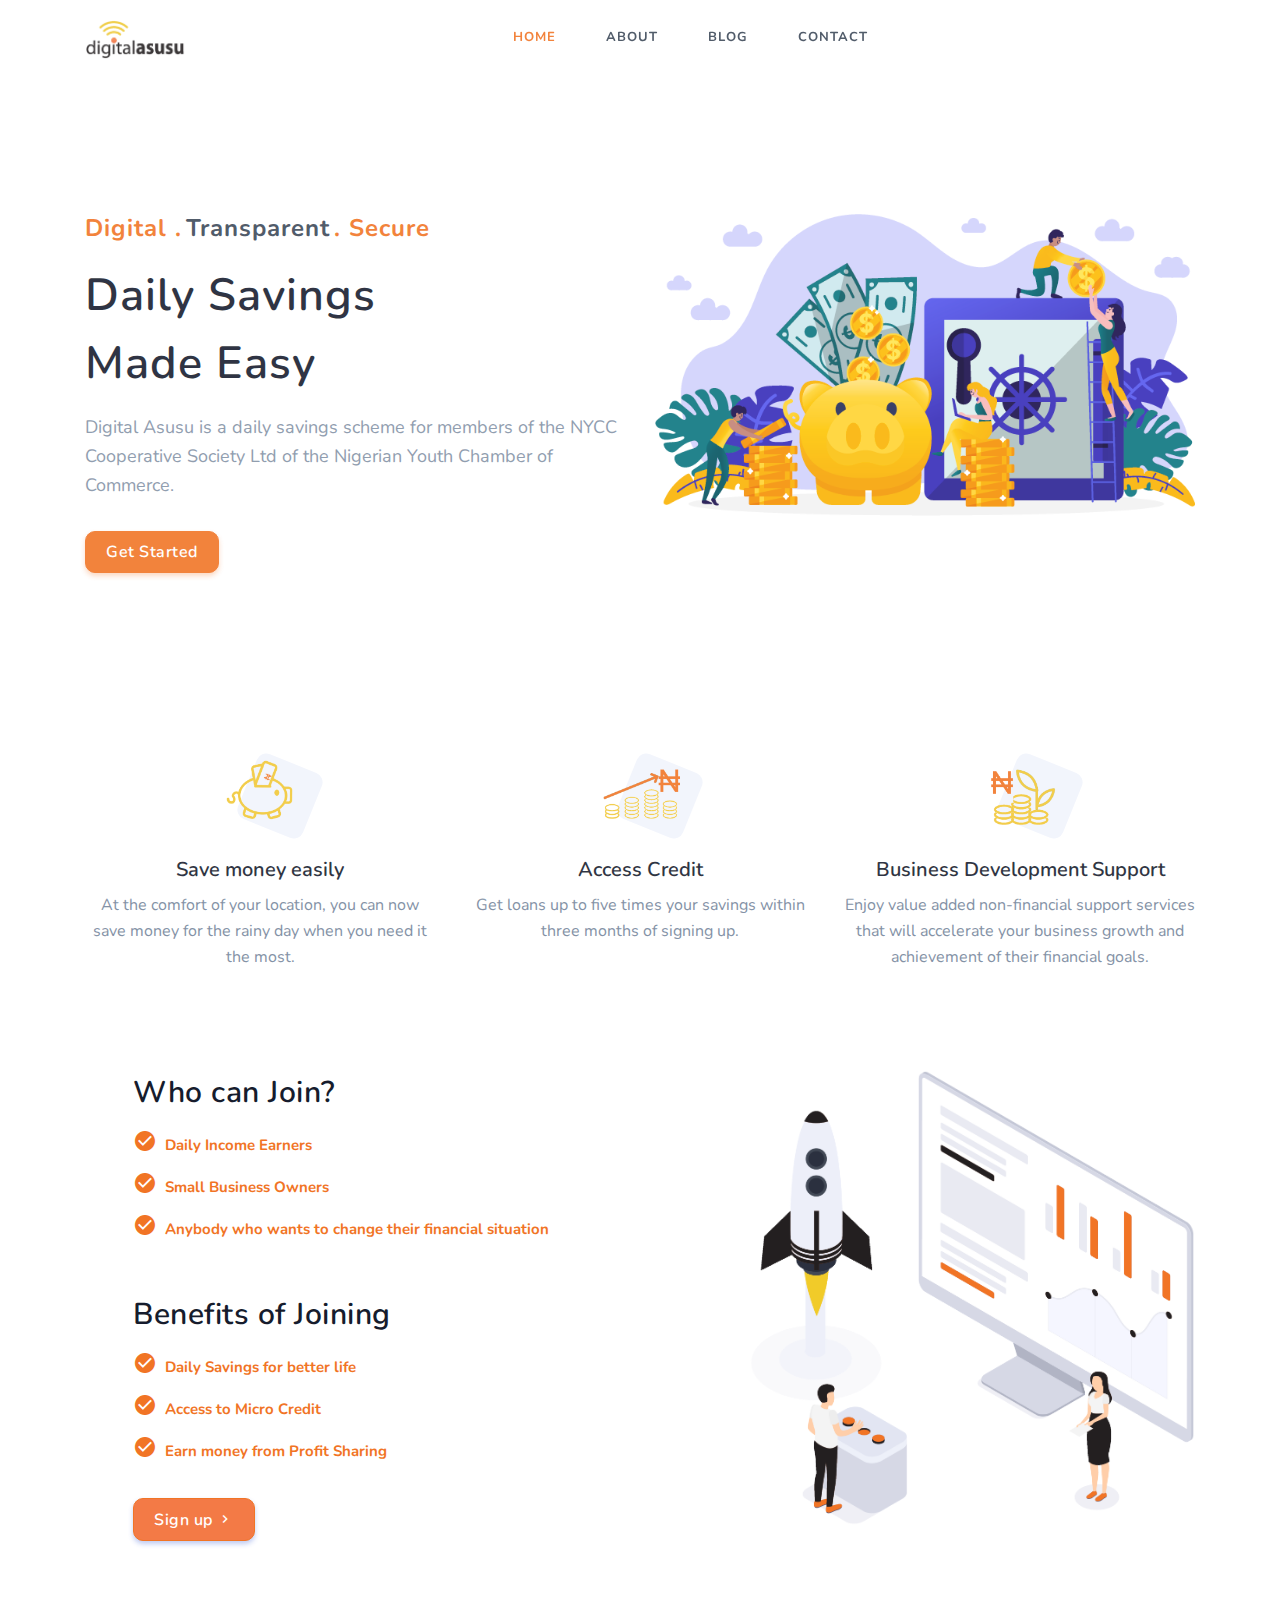
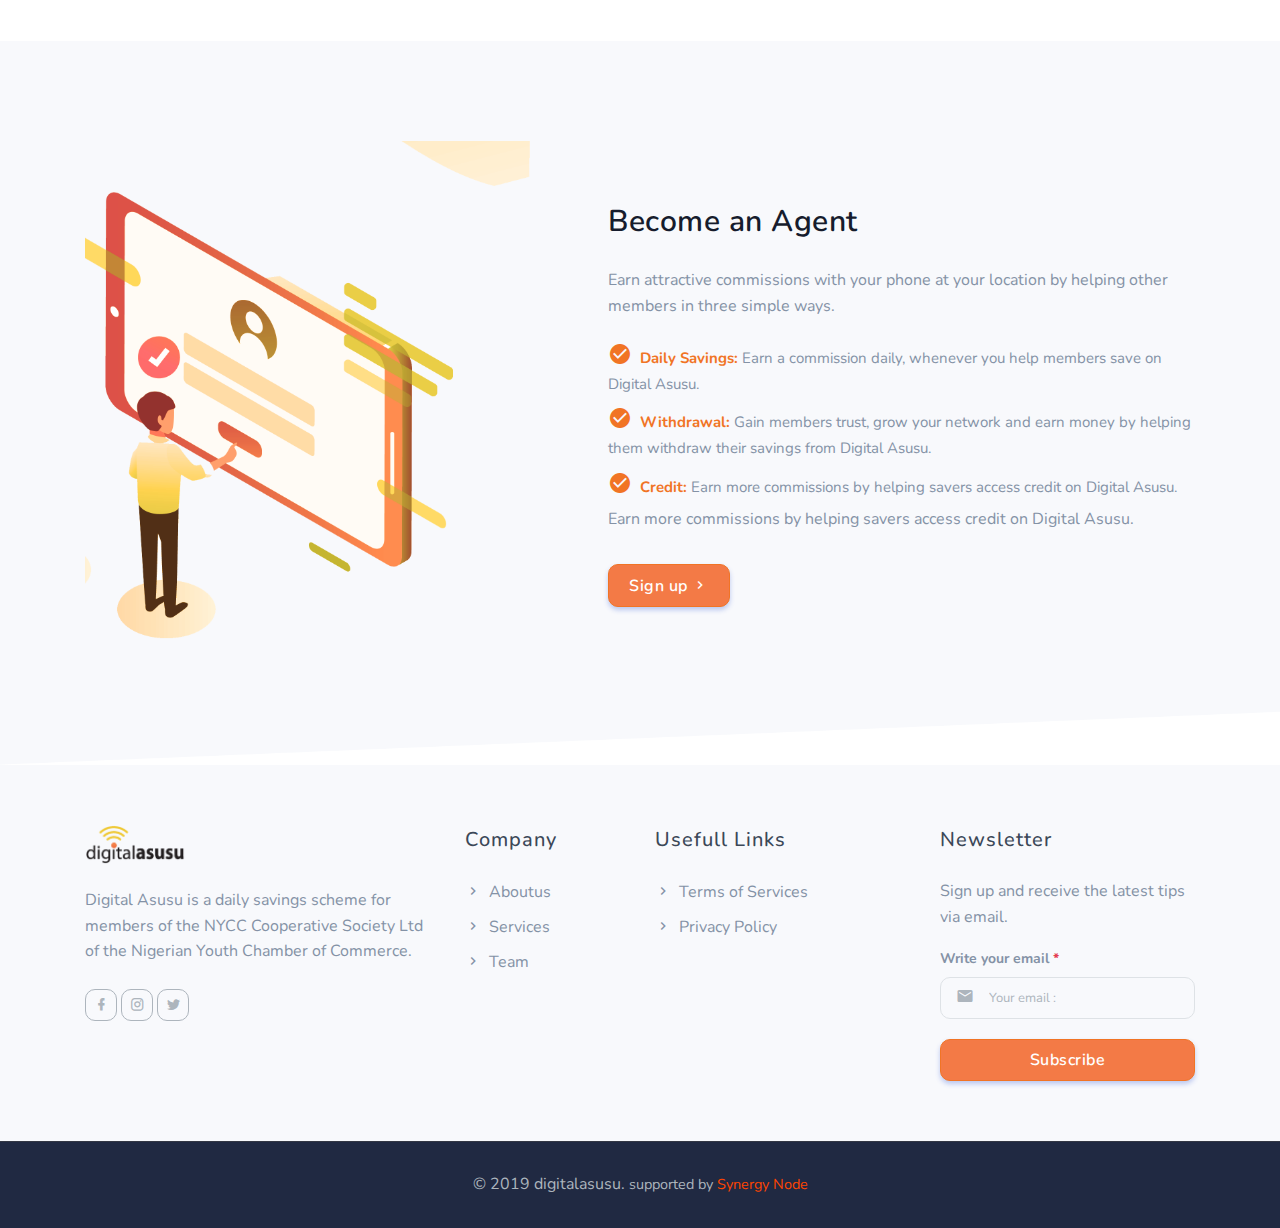
==== commit 961ed981: "Update index.html" ====
--- a/index.html
+++ b/index.html
@@ -101,7 +101,7 @@
                                 <span class="logo text-warning">. Secure</span>
 
 
-                                <h1 class="heading mb-3">Digital Savings <br>Made Easy</h1>
+                                <h1 class="heading mb-3">Daily Savings <br>Made Easy</h1>
                                 <p class="para-desc text-muted">Digital Asusu is a daily savings scheme for members of the NYCC Cooperative Society Ltd of the Nigerian Youth Chamber of Commerce.</p>
                                 <div class="watch-video mt-4 pt-2">
                                     <a href="page_aboutus.html" class="btn btn-warning mb-2 mr-2">Get Started</a>
--- a/css/style.css
+++ b/css/style.css
@@ -2010,7 +2010,9 @@
 }
 
 .features .image img {
-  height: 60px;
+/*  height: 60px;*/
+    width: 80px;
+    height: 80px !important;
 }
 
 .features .image:before {
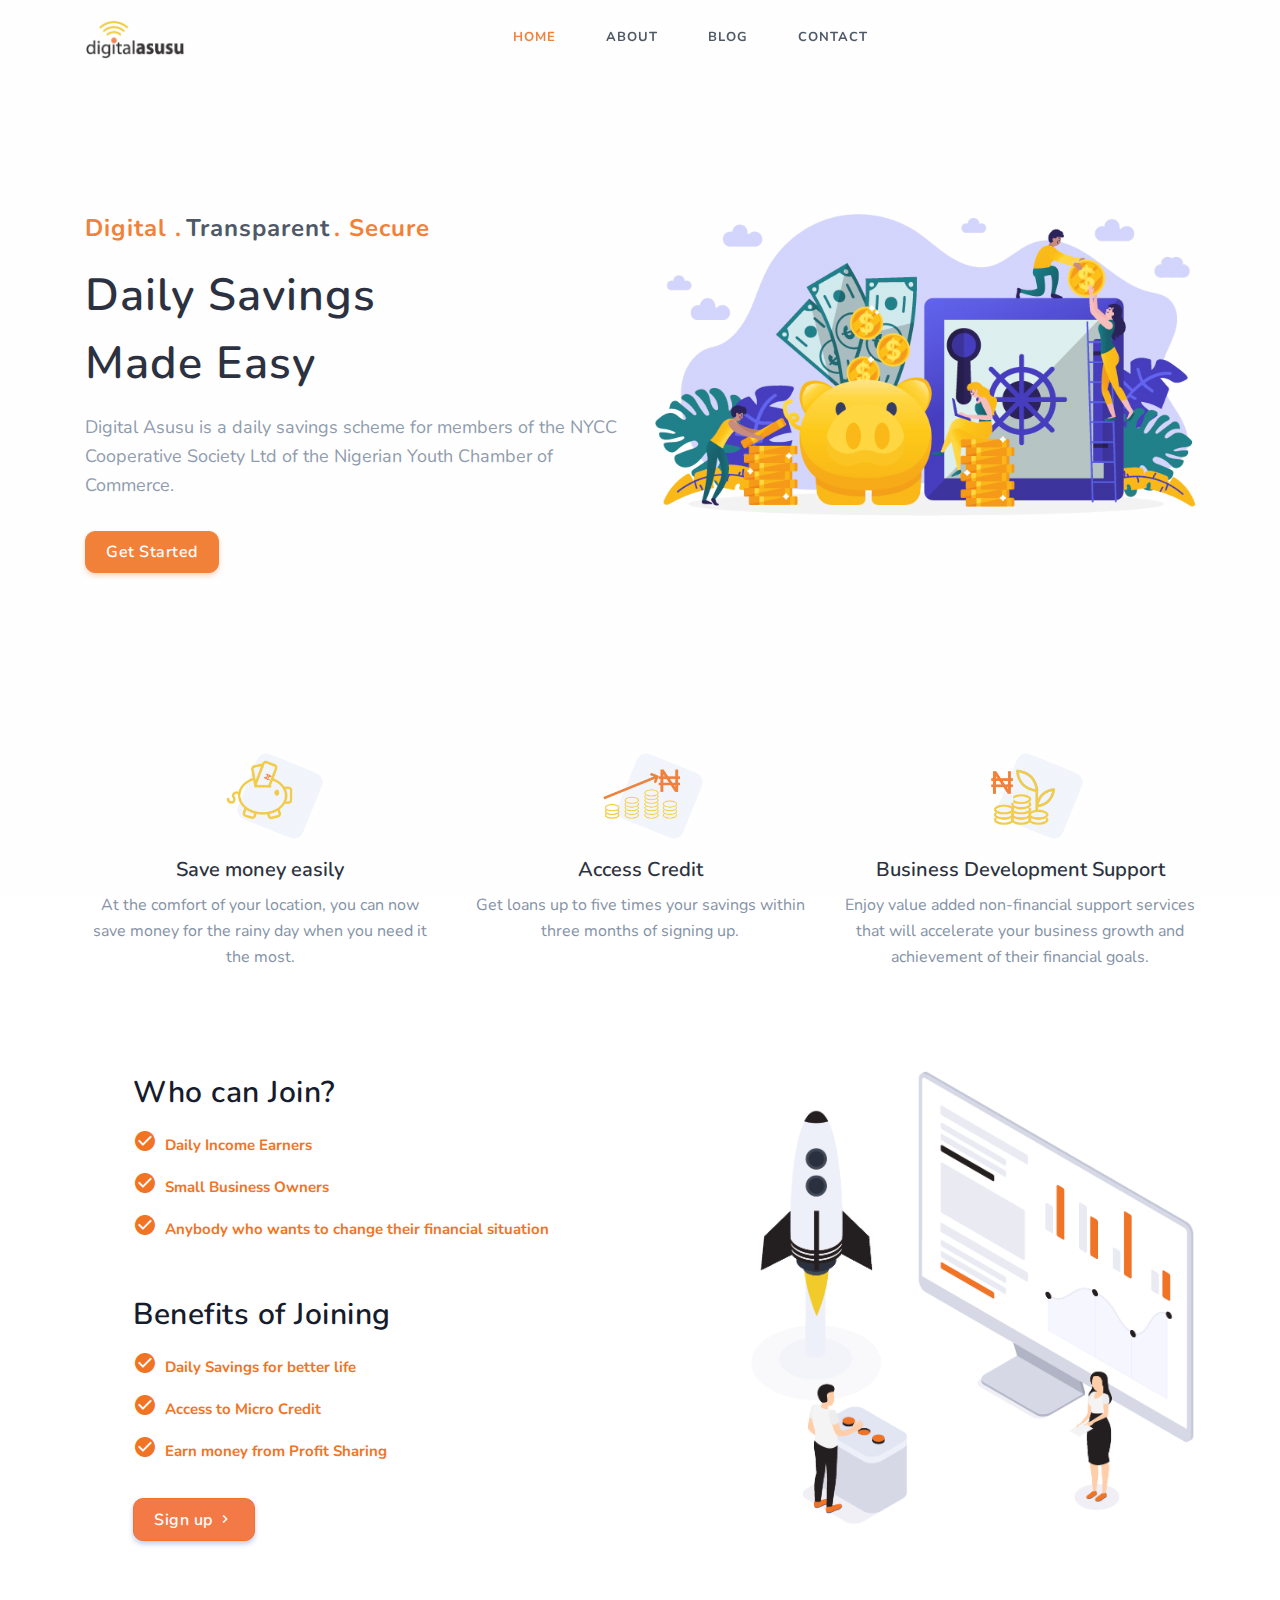
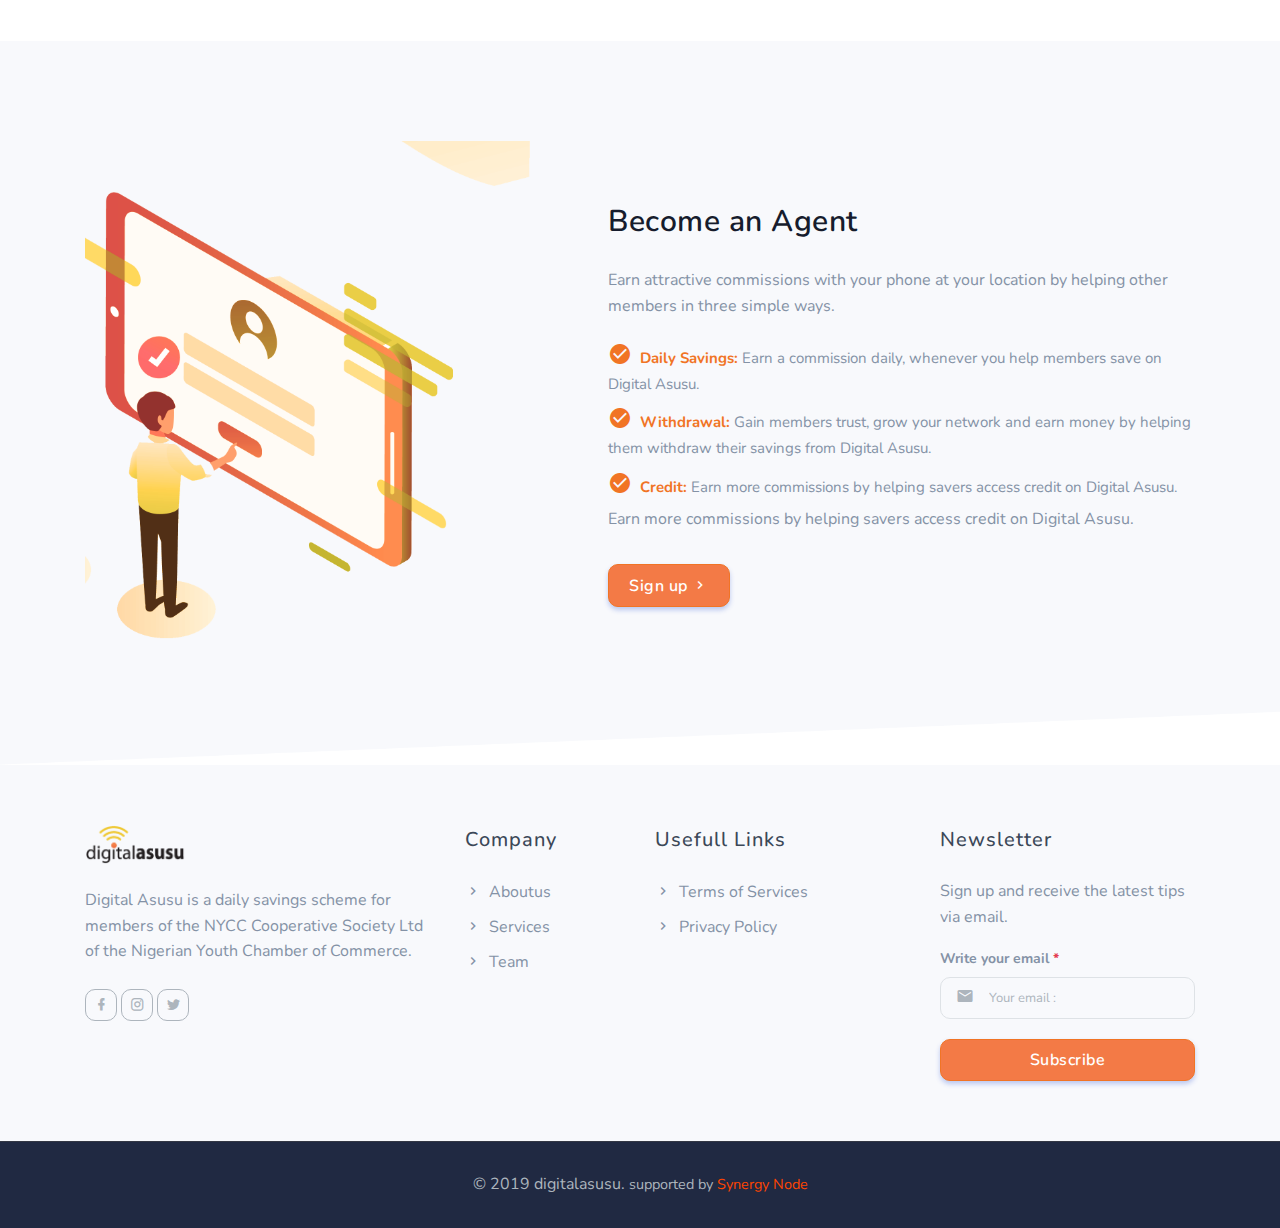
==== commit 447b1764: "Update index.html" ====
--- a/index.html
+++ b/index.html
@@ -4,10 +4,10 @@
 
 <head>
     <meta charset="utf-8" />
-    <title>Digital Asusu - Digital Saving Made Easy</title>
+    <title>Digital Asusu - Daily Saving Made Easy</title>
     <meta name="viewport" content="width=device-width, initial-scale=1.0">
-    <meta name="a daily savings scheme" content="Digital Saving Made Easy" />
-    <meta name="Digital Saving Made Easy" content="Digital Saving Made Easy" />
+    <meta name="a daily savings scheme" content="Daily Saving Made Easy" />
+    <meta name="Daily Saving Made Easy" content="Daily Saving Made Easy" />
 
     <!-- favicon -->
     <link rel="shortcut icon" href="images/logo/Digital%20Asusu-.png">
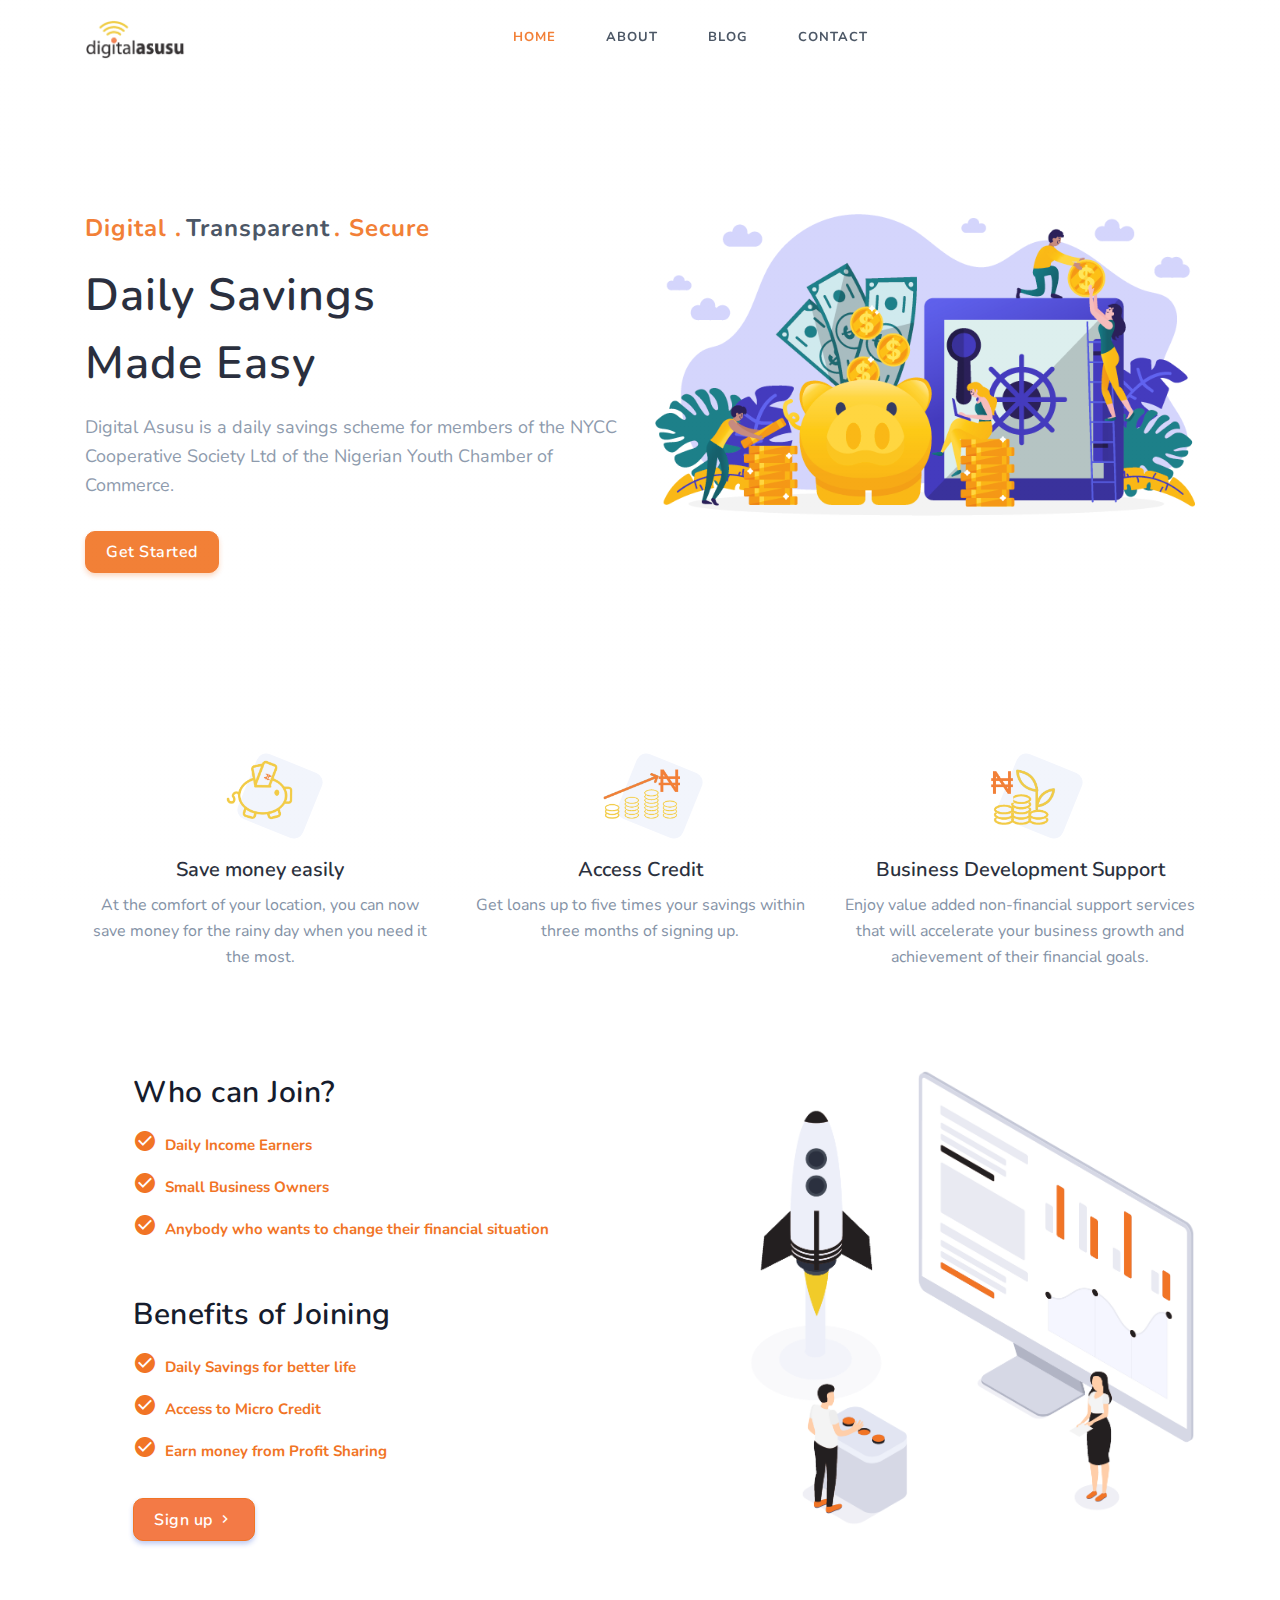
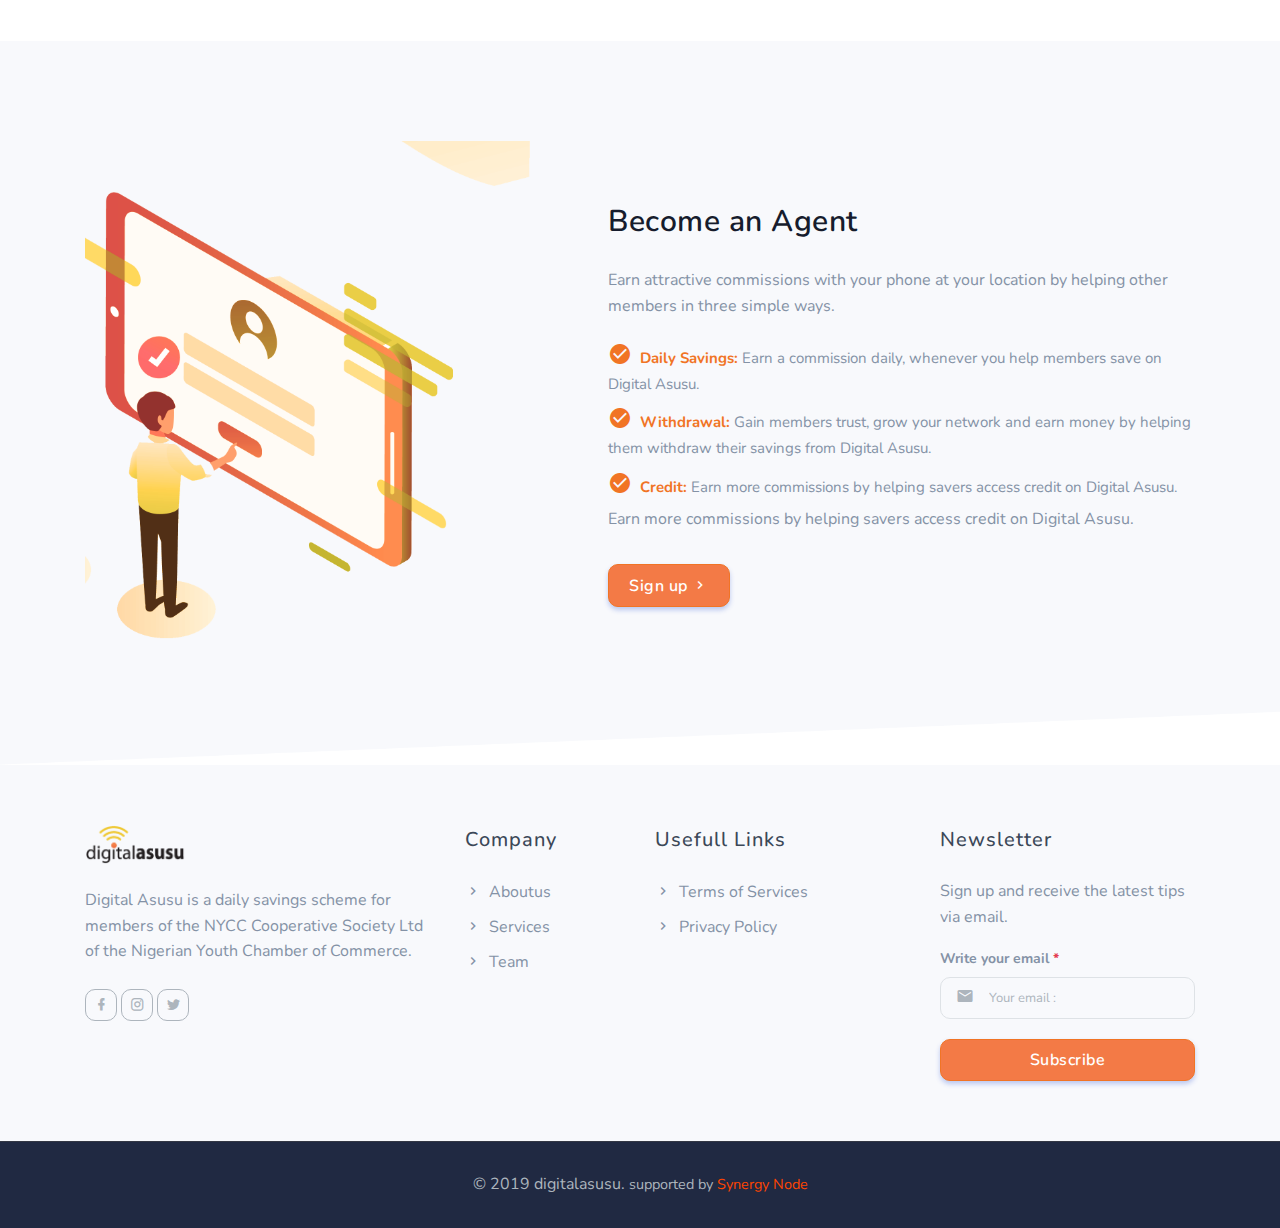
==== commit ea8bf098: "Update index.html" ====
--- a/index.html
+++ b/index.html
@@ -4,10 +4,10 @@
 
 <head>
     <meta charset="utf-8" />
-    <title>Digital Asusu - Daily Saving Made Easy</title>
+    <title>Digital Asusu - Daily Savings Made Easy</title>
     <meta name="viewport" content="width=device-width, initial-scale=1.0">
-    <meta name="a daily savings scheme" content="Daily Saving Made Easy" />
-    <meta name="Daily Saving Made Easy" content="Daily Saving Made Easy" />
+    <meta name="a daily savings scheme" content="Daily Savings Made Easy" />
+    <meta name="Daily Savings Made Easy" content="Daily Savings Made Easy" />
 
     <!-- favicon -->
     <link rel="shortcut icon" href="images/logo/Digital%20Asusu-.png">
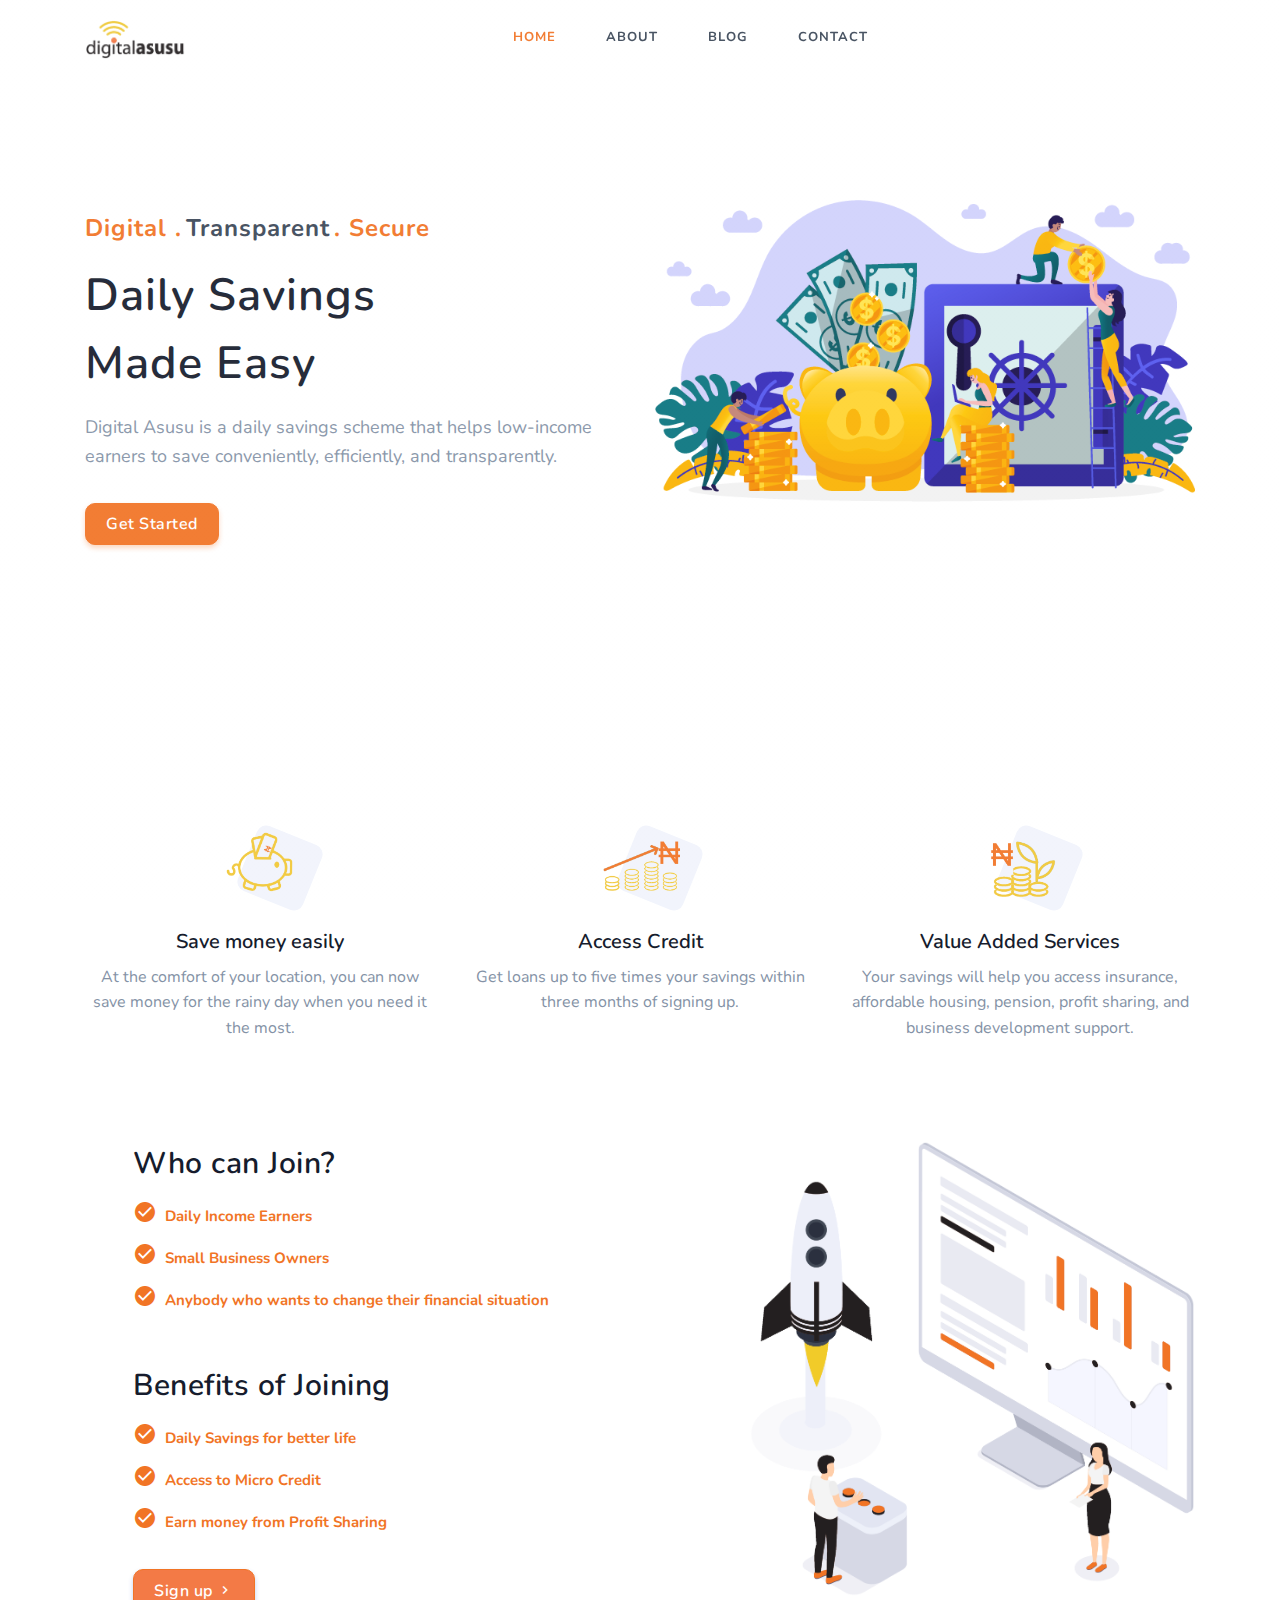
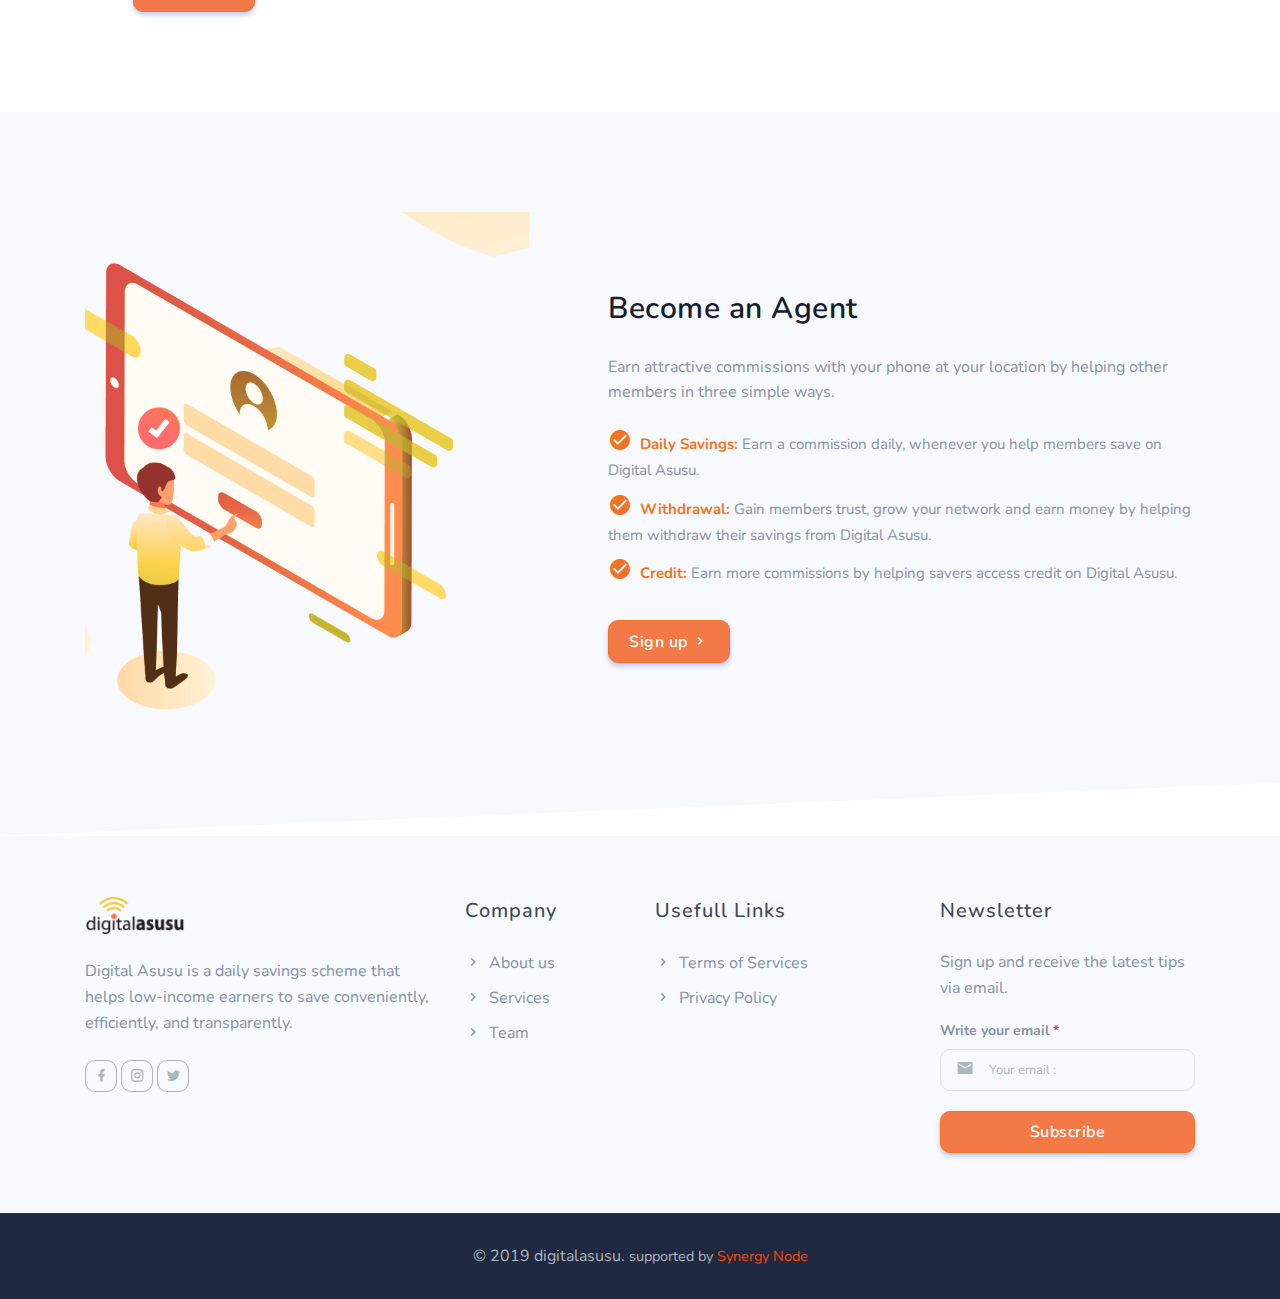
==== commit f562c97d: "small update" ====
--- a/index.html
+++ b/index.html
@@ -73,7 +73,7 @@
                     </li>
 
                     <li>
-                        <a href="page_blog.html">BLOG</a>
+                        <a href="#">BLOG</a>
                     </li>
                     <li>
                         <a href="page_contact_one.html">CONTACT</a>
@@ -102,7 +102,9 @@
 
 
                                 <h1 class="heading mb-3">Daily Savings <br>Made Easy</h1>
-                                <p class="para-desc text-muted">Digital Asusu is a daily savings scheme for members of the NYCC Cooperative Society Ltd of the Nigerian Youth Chamber of Commerce.</p>
+                                <p class="para-desc text-muted">
+                                    Digital Asusu is a daily savings scheme that helps low-income earners to save conveniently, efficiently, and transparently.
+                                </p>
                                 <div class="watch-video mt-4 pt-2">
                                     <a href="page_aboutus.html" class="btn btn-warning mb-2 mr-2">Get Started</a>
 
@@ -128,7 +130,7 @@
     <!-- Hero End -->
 
     <!-- Feature Start -->
-    <section class="section pt-0">
+    <section class="section pt-0" id="services" style="padding-top: 100px !important">
         <div class="container">
             <div class="row">
                 <div class="col-md-4 col-12">
@@ -166,8 +168,10 @@
                         </div>
 
                         <div class="content mt-4">
-                            <h4 class="title-2">Business Development Support</h4>
-                            <p class="text-muted mb-0">Enjoy value added non-financial support services that will accelerate your business growth and achievement of their financial goals.</p>
+                            <h4 class="title-2">Value Added Services</h4>
+                            <p class="text-muted mb-0">
+                                Your savings will help you access insurance, affordable housing, pension, profit sharing, and business development support.
+                            </p>
                         </div>
                     </div>
                 </div>
@@ -192,19 +196,19 @@
                             <li class=""><i class="mdi mdi-checkbox-marked-circle text-warning h4 mr-2"></i><span class="text-primary font-weight-bold">Daily Income Earners </span> </li>
                             <li class=""><i class="mdi mdi-checkbox-marked-circle text-warning h4 mr-2"></i><span class="text-primary font-weight-bold">Small Business Owners </span> </li>
                             <li class=""><i class="mdi mdi-checkbox-marked-circle text-warning h4 mr-2"></i><span class="text-primary font-weight-bold">Anybody who wants to change their financial situation </span> </li>
-                            
+
                         </ul>
-                        
-                         <h4 class="title mb-2">Benefits of Joining </h4>
+
+                        <h4 class="title mb-2">Benefits of Joining </h4>
                         <ul class="list-unstyled feature-list text-muted">
                             <li class=""><i class="mdi mdi-checkbox-marked-circle text-warning h4 mr-2"></i><span class="text-primary font-weight-bold">Daily Savings for better life </span> </li>
                             <li class=""><i class="mdi mdi-checkbox-marked-circle text-warning h4 mr-2"></i><span class="text-primary font-weight-bold">Access to Micro Credit </span> </li>
                             <li class=""><i class="mdi mdi-checkbox-marked-circle text-warning h4 mr-2"></i><span class="text-primary font-weight-bold">Earn money from Profit Sharing </span> </li>
-                            
+
                         </ul>
-                        
+
                         <a href="#" class="btn btn-primary mt-3">Sign up <i class="mdi mdi-chevron-right"></i></a>
-                        
+
                     </div>
 
                     <!--end col-->
@@ -236,9 +240,9 @@
                             <li><i class="mdi mdi-checkbox-marked-circle text-warning h4 mr-2"></i><span class="text-primary font-weight-bold">Daily Savings: </span> Earn a commission daily, whenever you help members save on Digital Asusu.</li>
                             <li><i class="mdi mdi-checkbox-marked-circle text-warning h4 mr-2"></i><span class="text-primary font-weight-bold">Withdrawal: </span> Gain members trust, grow your network and earn money by helping them withdraw their savings from Digital Asusu.</li>
                             <li><i class="mdi mdi-checkbox-marked-circle text-warning h4 mr-2"></i><span class="text-primary font-weight-bold">Credit: </span> Earn more commissions by helping savers access credit on Digital Asusu. </li>
-                            <p> Earn more commissions by helping savers access credit on Digital Asusu. </p>
+
                         </ul>
-                        <a href=" " class="btn btn-primary mt-3">Sign up <i class="mdi mdi-chevron-right"></i></a>
+                        <a href="http://agent.digitalasusu.com/Admin/Agent.aspx" target="_blank" class="btn btn-primary mt-3">Sign up <i class="mdi mdi-chevron-right"></i></a>
                     </div>
                 </div>
                 <!--end col-->
@@ -263,7 +267,7 @@
     <!-- How It Work End -->
 
 
-    
+
     <!-- Testimonial End -->
 
     <!-- Footer Start -->
@@ -272,9 +276,11 @@
             <div class="row">
                 <div class="col-lg-4 col-12 mb-0 mb-md-4 pb-0 pb-md-2">
                     <img src="images/logo/DigitalAsusu-logo.png" alt="" class="nav-logo">
-                    <p class="mt-4 text-muted">Digital Asusu is a daily savings scheme for members of the NYCC Cooperative Society Ltd of the Nigerian Youth Chamber of Commerce.</p>
+                    <p class="mt-4 text-muted">
+                        Digital Asusu is a daily savings scheme that helps low-income earners to save conveniently, efficiently, and transparently.
+                    </p>
                     <ul class="list-unstyled social-icon social mb-0 mt-4">
-                        <li class="list-inline-item"><a href="javascript:void(0)" class="rounded"><i class="mdi mdi-facebook" title="Facebook"></i></a></li>
+                        <li class="list-inline-item"><a href="https://www.facebook.com/digitalasusu" target="_blank" class="rounded"><i class="mdi mdi-facebook" title="Facebook"></i></a></li>
                         <li class="list-inline-item"><a href="javascript:void(0)" class="rounded"><i class="mdi mdi-instagram" title="Instagram"></i></a></li>
                         <li class="list-inline-item"><a href="javascript:void(0)" class="rounded"><i class="mdi mdi-twitter" title="Twitter"></i></a></li>
                     </ul>
@@ -285,8 +291,8 @@
                 <div class="col-lg-2 col-md-4 col-12 mt-4 mt-sm-0 pt-2 pt-sm-0">
                     <h4 class="text-dark footer-head">Company</h4>
                     <ul class="list-unstyled footer-list mt-4">
-                        <li><a href="#" class="text-muted"><i class="mdi mdi-chevron-right mr-1"></i> Aboutus</a></li>
-                        <li><a href="#" class="text-muted"><i class="mdi mdi-chevron-right mr-1"></i> Services</a></li>
+                        <li><a href="page_aboutus.html" class="text-muted"><i class="mdi mdi-chevron-right mr-1"></i> About us</a></li>
+                        <li><a href="#services" class="text-muted"><i class="mdi mdi-chevron-right mr-1"></i> Services</a></li>
                         <li><a href="#" class="text-muted"><i class="mdi mdi-chevron-right mr-1"></i> Team</a></li>
 
                     </ul>
@@ -366,11 +372,9 @@
     <script src="js/owl.carousel.min.js"></script>
     <script src="js/owl.init.js"></script>
     <!-- Counter -->
-<!--    <script src="js/counter.init.js"></script>-->
+    <!--    <script src="js/counter.init.js"></script>-->
     <!-- Main Js -->
     <script src="js/app.js"></script>
 </body>
 
-<!-- Mirrored from www.shreethemes.in/landrick/layouts/index_services.html by HTTrack Website Copier/3.x [XR&CO'2014], Wed, 30 Oct 2019 15:48:18 GMT -->
-
-</html>+<!-- Mirrored from www.shreethemes.in/landrick/layouts/index_services.html by HTTrack Website Copier/3.x [XR&CO'2014], Wed, 30 Oct 2019 15:48:18 GMT --></html>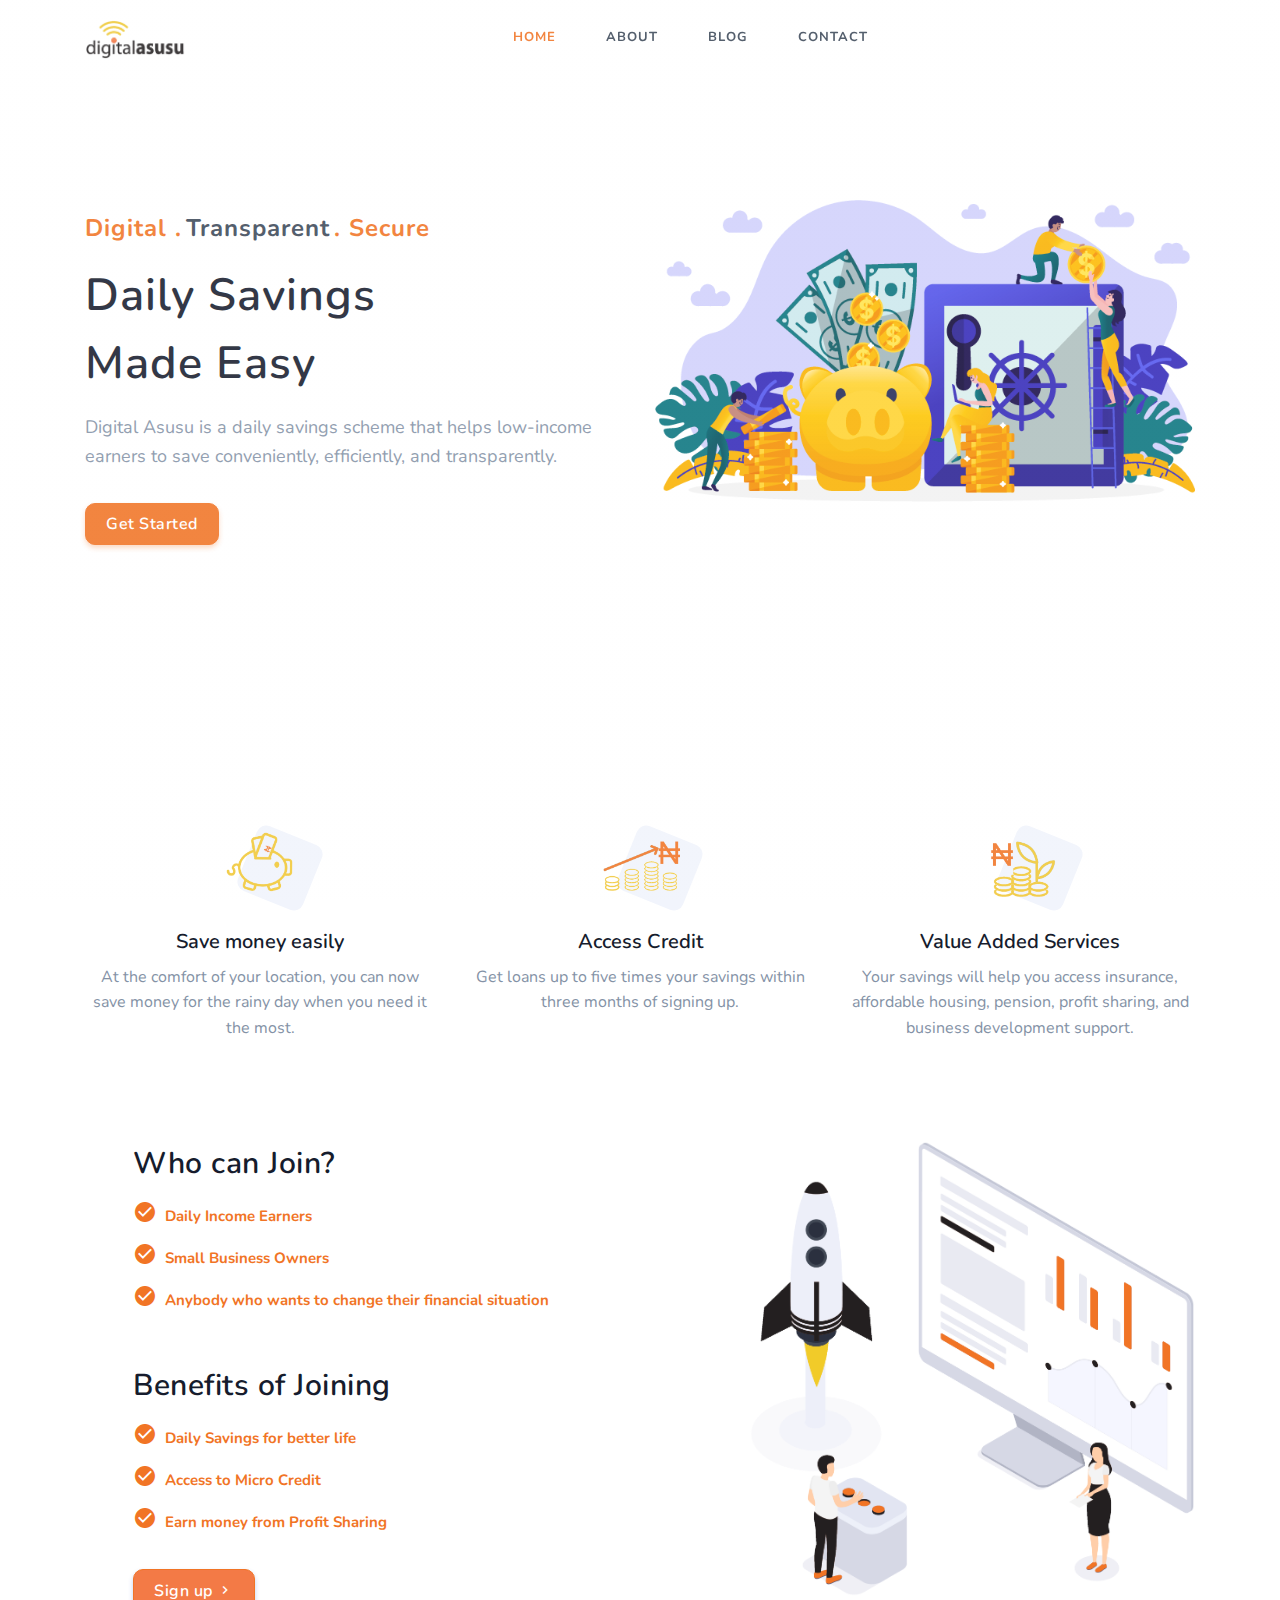
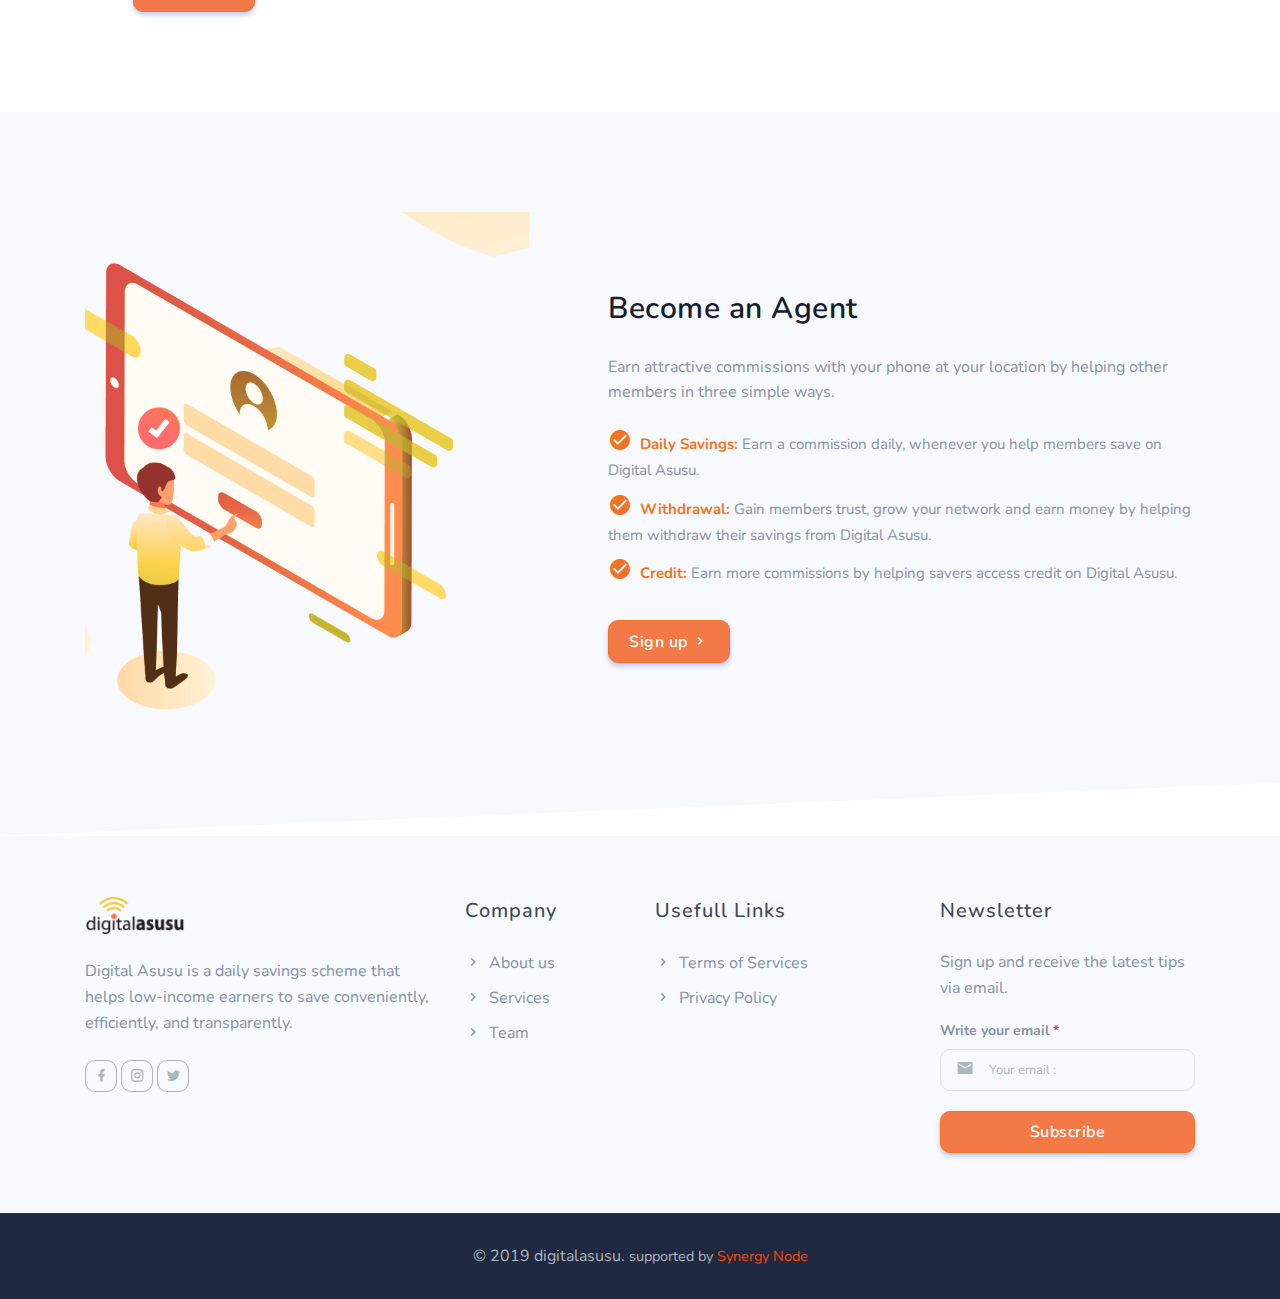
==== commit b7330cff: "small changes" ====
--- a/index.html
+++ b/index.html
@@ -342,7 +342,7 @@
             <div class="row align-items-center">
                 <div class="col-sm-12">
                     <div class="text-sm-left">
-                        <p class="mb-0 text-center">© 2019 digitalasusu. <small>supported by <a style="color: orangered" href="http://synergynode.com">Synergy Node</a></small> </p>
+                        <p class="mb-0 text-center">© 2019 digitalasusu. <small>supported by <a style="color: orangered" target="_blank" href="https://synergynode.com">Synergy Node</a></small> </p>
                     </div>
                 </div>
 
